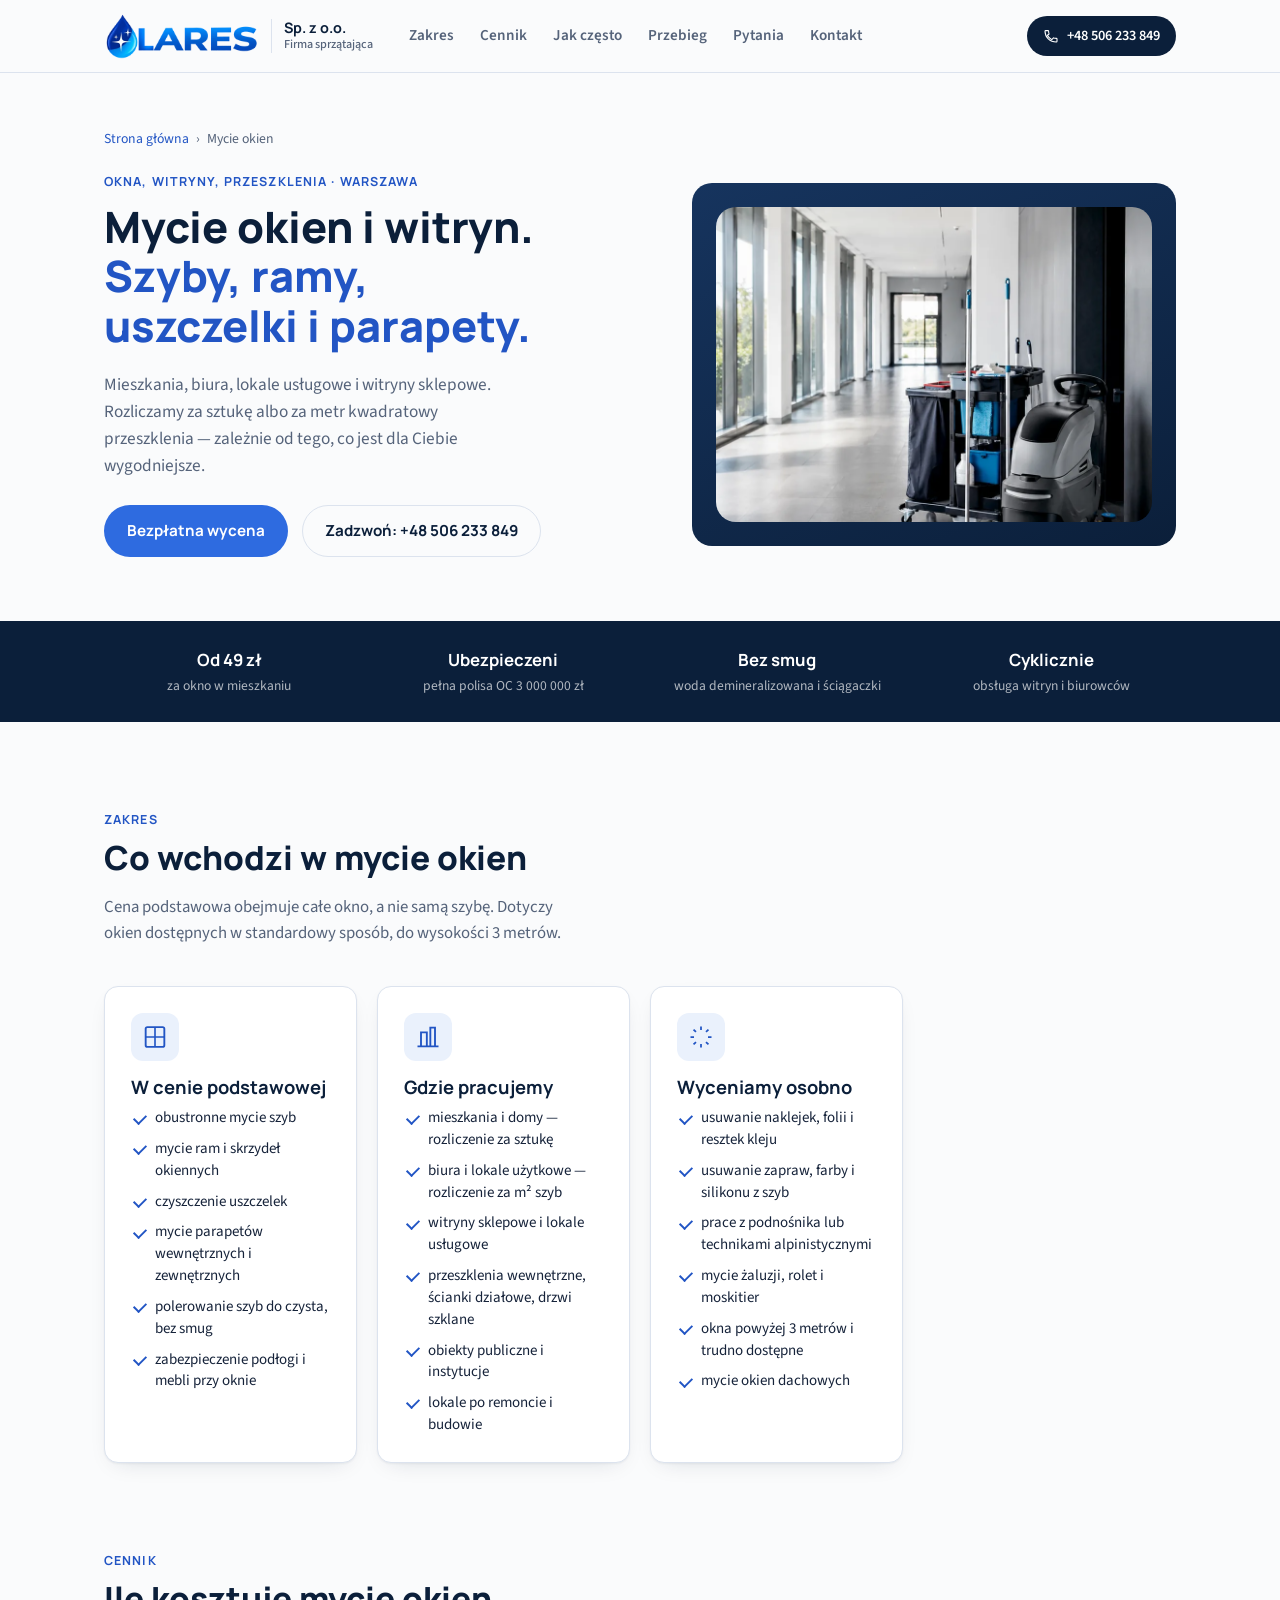
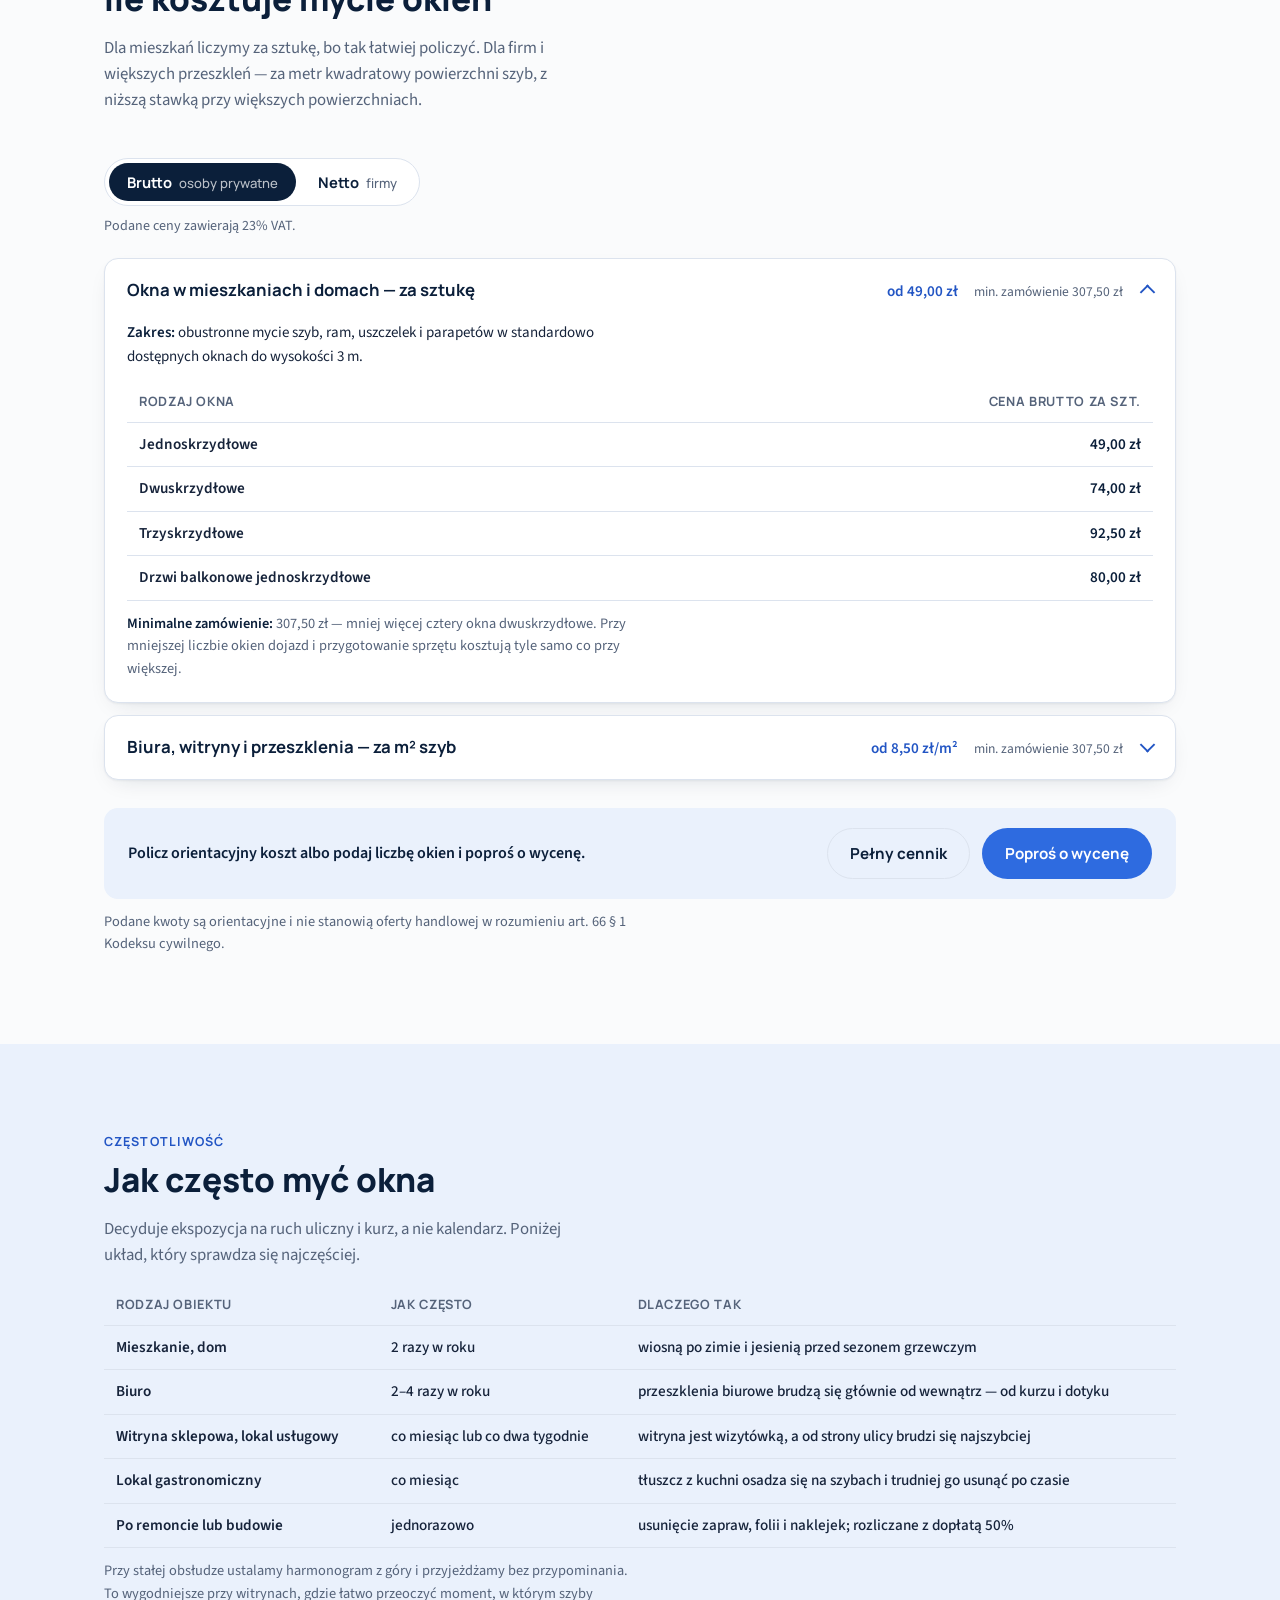
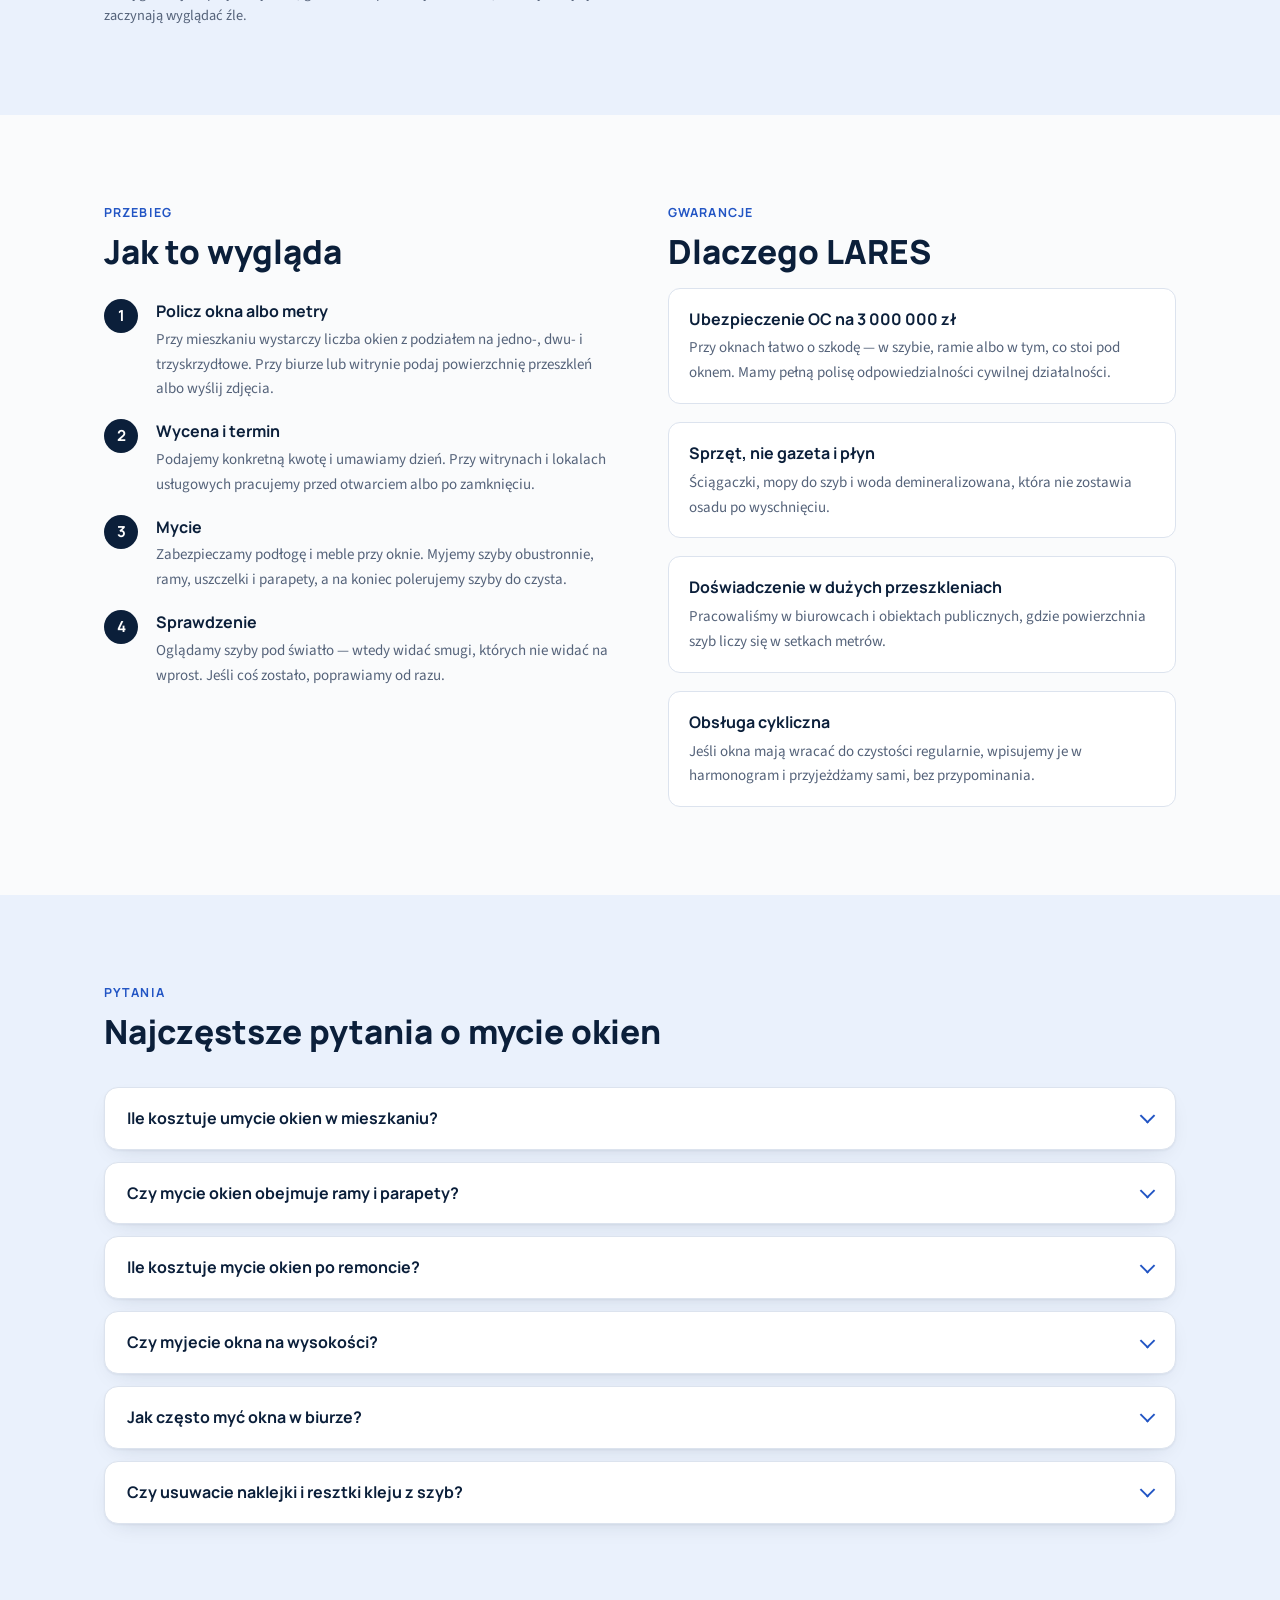
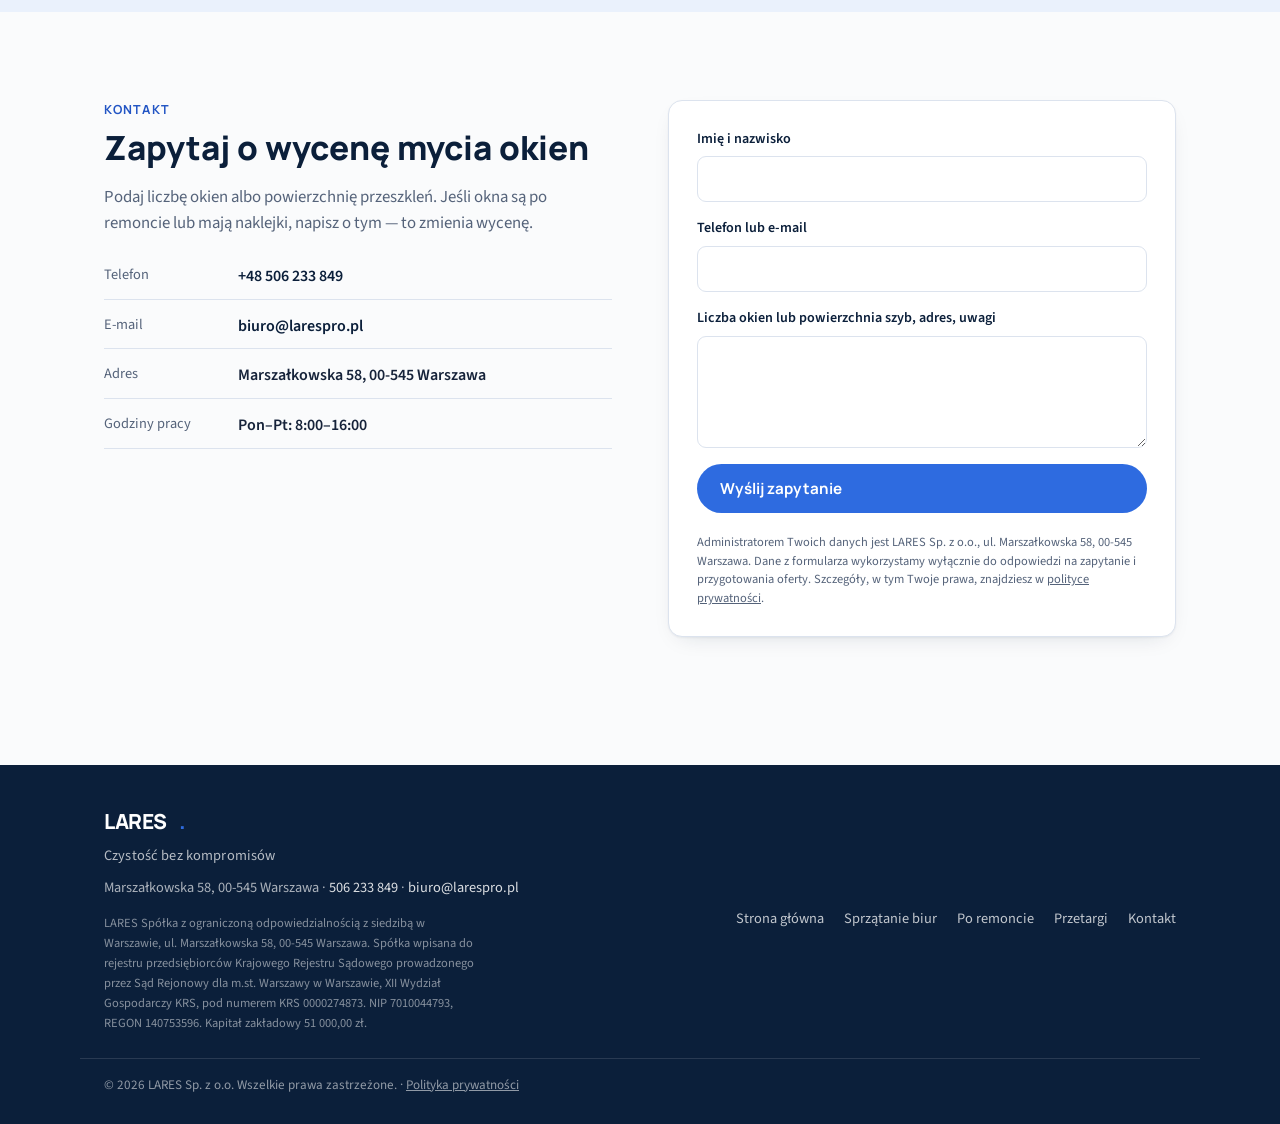
==== mycie-okien.html @ 3afbf0da "Podstrony: przetargi i mycie okien + pranie tapicerki w cenniku - obiekty-publiczne-przetargi.html: " ====
<!DOCTYPE html>
<html lang="pl">
<head>
<meta charset="UTF-8">
<meta name="viewport" content="width=device-width, initial-scale=1.0">
<title>Mycie okien i witryn Warszawa — cennik za m² i za sztukę | LARES Sp. z o.o.</title>
<meta name="description" content="Mycie okien, witryn i przeszkleń w Warszawie. Cennik za m² dla firm i za sztukę dla mieszkań. Okna po remoncie, witryny sklepowe, przeszklenia biurowe. Ubezpieczenie OC 3 000 000 zł.">
<link rel="canonical" href="https://larespro.pl/mycie-okien.html">
<link rel="icon" href="images/favicon.png" type="image/png">
<link rel="apple-touch-icon" href="images/apple-touch-icon.png">
<meta property="og:type" content="website">
<meta property="og:title" content="Mycie okien i witryn — Warszawa | LARES Sp. z o.o.">
<meta property="og:description" content="Mycie okien, witryn i przeszkleń w Warszawie. Cennik za m² i za sztukę, okna po remoncie, obsługa cykliczna.">
<meta property="og:url" content="https://larespro.pl/mycie-okien.html">
<meta property="og:locale" content="pl_PL">
<link rel="stylesheet" href="fonts.css">
<link rel="stylesheet" href="style.css">
<script type="application/ld+json">
{
  "@context": "https://schema.org",
  "@graph": [
    {
      "@type": "BreadcrumbList",
      "itemListElement": [
        { "@type": "ListItem", "position": 1, "name": "Strona główna", "item": "https://larespro.pl/" },
        { "@type": "ListItem", "position": 2, "name": "Mycie okien", "item": "https://larespro.pl/mycie-okien.html" }
      ]
    },
    {
      "@type": "Service",
      "name": "Mycie okien, witryn i przeszkleń",
      "serviceType": "Mycie okien i powierzchni szklanych",
      "description": "Obustronne mycie okien, witryn i przeszkleń w mieszkaniach, biurach i lokalach użytkowych w Warszawie i województwie mazowieckim.",
      "provider": {
        "@type": "LocalBusiness",
        "name": "LARES Sp. z o.o.",
        "legalName": "LARES Spółka z ograniczoną odpowiedzialnością",
        "telephone": "+48506233849",
        "email": "biuro@larespro.pl",
        "vatID": "PL7010044793",
        "url": "https://larespro.pl/",
        "address": {
          "@type": "PostalAddress",
          "streetAddress": "ul. Marszałkowska 58",
          "postalCode": "00-545",
          "addressLocality": "Warszawa",
          "addressCountry": "PL"
        }
      },
      "areaServed": { "@type": "AdministrativeArea", "name": "Warszawa i województwo mazowieckie" }
    },
    {
      "@type": "FAQPage",
      "mainEntity": [
        {
          "@type": "Question",
          "name": "Ile kosztuje umycie okien w mieszkaniu?",
          "acceptedAnswer": { "@type": "Answer", "text": "Okno jednoskrzydłowe to 49 zł brutto, dwuskrzydłowe 74 zł brutto, trzyskrzydłowe 92,50 zł brutto, a drzwi balkonowe jednoskrzydłowe 80 zł brutto. Minimalne zamówienie wynosi 307,50 zł brutto, czyli mniej więcej cztery okna dwuskrzydłowe." }
        },
        {
          "@type": "Question",
          "name": "Czy mycie okien obejmuje ramy i parapety?",
          "acceptedAnswer": { "@type": "Answer", "text": "Tak. W cenie jest obustronne mycie szyb oraz mycie ram, uszczelek i parapetów. Dotyczy to okien dostępnych w standardowy sposób, do wysokości 3 metrów." }
        },
        {
          "@type": "Question",
          "name": "Ile kosztuje mycie okien po remoncie?",
          "acceptedAnswer": { "@type": "Answer", "text": "Mycie okien po budowie i remoncie, gdy na szybach są typowe ślady prac budowlanych, rozliczamy z dopłatą 50% do ceny podstawowej. Zaprawy, folie ochronne i naklejki wymagają usuwania ręcznego, co zajmuje znacznie więcej czasu." }
        },
        {
          "@type": "Question",
          "name": "Czy myjecie okna na wysokości?",
          "acceptedAnswer": { "@type": "Answer", "text": "Standardowa cena dotyczy okien dostępnych do wysokości 3 metrów. Prace z podnośnika oraz techniki alpinistyczne wyceniamy indywidualnie, po ustaleniu dostępu, wysokości i wymaganych zabezpieczeń." }
        },
        {
          "@type": "Question",
          "name": "Jak często myć okna w biurze?",
          "acceptedAnswer": { "@type": "Answer", "text": "W typowym biurze dwa do czterech razy w roku. Przy witrynach od strony ruchliwej ulicy oraz w lokalach usługowych częściej, nawet co miesiąc. Mycie okien można włączyć do umowy na stałe sprzątanie jako pracę okresową." }
        },
        {
          "@type": "Question",
          "name": "Czy usuwacie naklejki i resztki kleju z szyb?",
          "acceptedAnswer": { "@type": "Answer", "text": "Tak, ale wyceniamy to osobno. Usuwanie naklejek, folii, resztek kleju, silikonu czy farby wymaga pracy ręcznej i specjalistycznych środków, więc czas pracy jest trudny do oszacowania bez obejrzenia szyb." }
        }
      ]
    }
  ]
}
</script>
</head>
<body>

<a class="skip-link" href="#glowna-tresc">Przejdź do treści</a>

<!-- ============================== NAGŁÓWEK ============================== -->
<header class="site-header">
  <div class="wrap header-row">
    <a href="./" class="logo" aria-label="LARES Sp. z o.o. — firma sprzątająca, strona główna"><img src="images/logo.webp" alt="" width="444" height="132" style="height:46px;width:auto;display:block;"><span class="logo-text" aria-hidden="true"><strong>Sp. z o.o.</strong><span>Firma sprzątająca</span></span></a>
    <nav class="main-nav" id="main-nav" aria-label="Nawigacja główna">
      <a href="#zakres">Zakres</a>
      <a href="#ceny">Cennik</a>
      <a href="#kiedy">Jak często</a>
      <a href="#przebieg">Przebieg</a>
      <a href="#pytania">Pytania</a>
      <a href="#kontakt">Kontakt</a>
    </nav>
    <a class="phone-pill" href="tel:+48506233849" aria-label="Zadzwoń: +48 506 233 849">
      <svg width="16" height="16" viewBox="0 0 24 24" fill="none" aria-hidden="true"><path d="M6.6 10.8c1.4 2.8 3.8 5.1 6.6 6.6l2.2-2.2c.3-.3.7-.4 1-.2 1.1.4 2.3.6 3.6.6.6 0 1 .4 1 1V20c0 .6-.4 1-1 1C10.3 21 3 13.7 3 4.9c0-.6.4-1 1-1h3.4c.6 0 1 .4 1 1 0 1.3.2 2.5.6 3.6.1.4 0 .8-.2 1L6.6 10.8z" stroke="currentColor" stroke-width="1.6"/></svg>
      <span class="phone-pill-num">+48 506 233 849</span><span class="phone-pill-short">Zadzwoń</span>
    </a>
    <button type="button" class="nav-toggle" aria-expanded="false" aria-controls="main-nav" aria-label="Otwórz menu">
      <span></span><span></span><span></span>
    </button>
  </div>
</header>

<main id="glowna-tresc">

  <!-- ============================== HERO ============================== -->
  <section class="hero">
    <div class="wrap">
      <nav class="breadcrumb" aria-label="Ścieżka nawigacji">
        <a href="./">Strona główna</a> <span aria-hidden="true">›</span> <span>Mycie okien</span>
      </nav>
    </div>
    <div class="wrap hero-grid">
      <div class="hero-copy">
        <p class="eyebrow">Okna, witryny, przeszklenia · Warszawa</p>
        <h1>Mycie okien i&nbsp;witryn. <span class="h1-accent">Szyby, ramy, uszczelki i&nbsp;parapety.</span></h1>
        <p class="hero-lead">Mieszkania, biura, lokale usługowe i witryny sklepowe. Rozliczamy za sztukę albo za metr kwadratowy przeszklenia — zależnie od tego, co jest dla Ciebie wygodniejsze.</p>
        <div class="hero-actions">
          <a href="#kontakt" class="btn btn-primary">Bezpłatna wycena</a>
          <a href="tel:+48506233849" class="btn btn-ghost">Zadzwoń: +48 506 233 849</a>
        </div>
      </div>
      <div class="hero-media">
        <img src="images/lares-sprzet.webp" alt="Sprzęt LARES przygotowany do mycia przeszkleń" width="900" height="1272" fetchpriority="high" style="width:100%;height:100%;object-fit:cover;object-position:center 60%;border-radius:20px;">
      </div>
    </div>

    <div class="trust-bar">
      <div class="wrap trust-row">
        <div class="trust-item"><strong>Od 49 zł</strong><span>za okno w mieszkaniu</span></div>
        <div class="trust-item"><strong>Ubezpieczeni</strong><span>pełna polisa OC 3 000 000 zł</span></div>
        <div class="trust-item"><strong>Bez smug</strong><span>woda demineralizowana i ściągaczki</span></div>
        <div class="trust-item"><strong>Cyklicznie</strong><span>obsługa witryn i biurowców</span></div>
      </div>
    </div>
  </section>

  <!-- ============================== ZAKRES ============================== -->
  <section id="zakres" class="section">
    <div class="wrap">
      <p class="section-eyebrow">Zakres</p>
      <h2>Co wchodzi w mycie okien</h2>
      <p class="section-lead">Cena podstawowa obejmuje całe okno, a nie samą szybę. Dotyczy okien dostępnych w standardowy sposób, do wysokości 3 metrów.</p>

      <div class="offer-grid">

        <article class="offer-card">
          <div class="offer-icon" aria-hidden="true">
            <svg width="28" height="28" viewBox="0 0 24 24" fill="none"><rect x="4" y="3.5" width="16" height="17" rx="1.5" stroke="currentColor" stroke-width="1.6"/><path d="M12 3.5v17M4 12h16" stroke="currentColor" stroke-width="1.4"/></svg>
          </div>
          <h3>W cenie podstawowej</h3>
          <ul class="check-list">
            <li>obustronne mycie szyb</li>
            <li>mycie ram i skrzydeł okiennych</li>
            <li>czyszczenie uszczelek</li>
            <li>mycie parapetów wewnętrznych i zewnętrznych</li>
            <li>polerowanie szyb do czysta, bez smug</li>
            <li>zabezpieczenie podłogi i mebli przy oknie</li>
          </ul>
        </article>

        <article class="offer-card">
          <div class="offer-icon" aria-hidden="true">
            <svg width="28" height="28" viewBox="0 0 24 24" fill="none"><path d="M3 20h18M6 20V8h5v12M14 20V4h4v16" stroke="currentColor" stroke-width="1.6"/></svg>
          </div>
          <h3>Gdzie pracujemy</h3>
          <ul class="check-list">
            <li>mieszkania i domy — rozliczenie za sztukę</li>
            <li>biura i lokale użytkowe — rozliczenie za m² szyb</li>
            <li>witryny sklepowe i lokale usługowe</li>
            <li>przeszklenia wewnętrzne, ścianki działowe, drzwi szklane</li>
            <li>obiekty publiczne i instytucje</li>
            <li>lokale po remoncie i budowie</li>
          </ul>
        </article>

        <article class="offer-card">
          <div class="offer-icon" aria-hidden="true">
            <svg width="28" height="28" viewBox="0 0 24 24" fill="none"><path d="M12 3v3m0 12v3M3 12h3m12 0h3M5.6 5.6l2.1 2.1m8.6 8.6l2.1 2.1M18.4 5.6l-2.1 2.1M7.7 16.3l-2.1 2.1" stroke="currentColor" stroke-width="1.5"/></svg>
          </div>
          <h3>Wyceniamy osobno</h3>
          <ul class="check-list">
            <li>usuwanie naklejek, folii i resztek kleju</li>
            <li>usuwanie zapraw, farby i silikonu z szyb</li>
            <li>prace z podnośnika lub technikami alpinistycznymi</li>
            <li>mycie żaluzji, rolet i moskitier</li>
            <li>okna powyżej 3 metrów i trudno dostępne</li>
            <li>mycie okien dachowych</li>
          </ul>
        </article>

      </div>
    </div>
  </section>

  <!-- ============================== CENY ============================== -->
  <section id="ceny" class="section section-cennik">
    <div class="wrap">
      <p class="section-eyebrow">Cennik</p>
      <h2>Ile kosztuje mycie okien</h2>
      <p class="section-lead">Dla mieszkań liczymy za sztukę, bo tak łatwiej policzyć. Dla firm i większych przeszkleń — za metr kwadratowy powierzchni szyb, z niższą stawką przy większych powierzchniach.</p>

      <div class="vat-switch" role="group" aria-label="Pokaż ceny brutto lub netto">
        <button type="button" class="vat-btn is-active" data-vat="brutto" aria-pressed="true">Brutto <span>osoby prywatne</span></button>
        <button type="button" class="vat-btn" data-vat="netto" aria-pressed="false">Netto <span>firmy</span></button>
      </div>
      <p class="vat-info" id="vat-info">Podane ceny zawierają 23% VAT.</p>

      <div class="price-list">

        <details class="price-item" open>
          <summary>
            <span class="price-item-title">Okna w mieszkaniach i domach — za sztukę</span>
            <span class="price-item-meta"><span class="price-item-from">od <span class="js-price" data-netto="40,00 zł" data-brutto="49,00 zł">49,00 zł</span></span><span class="price-item-min">min. zamówienie <span class="js-price" data-netto="250 zł" data-brutto="307,50 zł">307,50 zł</span></span></span>
          </summary>
          <div class="price-item-body">
            <p class="price-scope"><strong>Zakres:</strong> obustronne mycie szyb, ram, uszczelek i parapetów w standardowo dostępnych oknach do wysokości 3 m.</p>
            <div class="price-table-wrap">
              <table class="price-table">
                <caption class="visually-hidden">Mycie okien w mieszkaniach — cena za sztukę</caption>
                <thead><tr><th scope="col">Rodzaj okna</th><th scope="col">Cena <span class="js-vat-word">brutto</span> za szt.</th></tr></thead>
                <tbody>
                  <tr><th scope="row">Jednoskrzydłowe</th><td><span class="js-price" data-netto="40,00 zł" data-brutto="49,00 zł">49,00 zł</span></td></tr>
                  <tr><th scope="row">Dwuskrzydłowe</th><td><span class="js-price" data-netto="60,00 zł" data-brutto="74,00 zł">74,00 zł</span></td></tr>
                  <tr><th scope="row">Trzyskrzydłowe</th><td><span class="js-price" data-netto="75,00 zł" data-brutto="92,50 zł">92,50 zł</span></td></tr>
                  <tr><th scope="row">Drzwi balkonowe jednoskrzydłowe</th><td><span class="js-price" data-netto="65,00 zł" data-brutto="80,00 zł">80,00 zł</span></td></tr>
                </tbody>
              </table>
            </div>
            <p class="price-note"><strong>Minimalne zamówienie:</strong> <span class="js-price" data-netto="250 zł" data-brutto="307,50 zł">307,50 zł</span> — mniej więcej cztery okna dwuskrzydłowe. Przy mniejszej liczbie okien dojazd i przygotowanie sprzętu kosztują tyle samo co przy większej.</p>
          </div>
        </details>

        <details class="price-item">
          <summary>
            <span class="price-item-title">Biura, witryny i przeszklenia — za m² szyb</span>
            <span class="price-item-meta"><span class="price-item-from">od <span class="js-price" data-netto="7,00 zł/m²" data-brutto="8,50 zł/m²">8,50 zł/m²</span></span><span class="price-item-min">min. zamówienie <span class="js-price" data-netto="250 zł" data-brutto="307,50 zł">307,50 zł</span></span></span>
          </summary>
          <div class="price-item-body">
            <p class="price-scope"><strong>Zakres:</strong> obustronne mycie szyb, ram, uszczelek i parapetów. Powierzchnię liczymy jako sumę powierzchni przeszkleń, licząc każdą stronę raz.</p>
            <div class="price-table-wrap">
              <table class="price-table">
                <caption class="visually-hidden">Mycie okien i przeszkleń — cena za metr kwadratowy</caption>
                <thead><tr><th scope="col">Powierzchnia szyb</th><th scope="col">Cena <span class="js-vat-word">brutto</span> za m²</th></tr></thead>
                <tbody>
                  <tr><th scope="row">Do 20 m²</th><td><span class="js-price" data-netto="15,00 zł" data-brutto="18,50 zł">18,50 zł</span></td></tr>
                  <tr><th scope="row">21–50 m²</th><td><span class="js-price" data-netto="12,00 zł" data-brutto="15,00 zł">15,00 zł</span></td></tr>
                  <tr><th scope="row">51–150 m²</th><td><span class="js-price" data-netto="10,00 zł" data-brutto="12,50 zł">12,50 zł</span></td></tr>
                  <tr><th scope="row">151–500 m²</th><td><span class="js-price" data-netto="8,50 zł" data-brutto="10,50 zł">10,50 zł</span></td></tr>
                  <tr><th scope="row">Powyżej 500 m²</th><td><span class="js-price" data-netto="7,00 zł" data-brutto="8,50 zł">8,50 zł</span></td></tr>
                </tbody>
              </table>
            </div>
            <p class="price-note"><strong>Mycie okien po budowie i remoncie</strong> (typowe ślady prac budowlanych): dopłata 50%. Prace z podnośnika lub technikami alpinistycznymi wyceniamy osobno.</p>
            <p class="price-note">Mycie okien możemy włączyć do umowy na <a href="sprzatanie-biur.html">stałe sprzątanie biura</a> jako pracę okresową — wtedy wraca w ustalonym cyklu i nie trzeba o nim pamiętać.</p>
          </div>
        </details>

      </div>

      <div class="price-cta">
        <p>Policz orientacyjny koszt albo podaj liczbę okien i poproś o wycenę.</p>
        <span class="price-cta-actions">
          <a href="./#cennik" class="btn btn-ghost">Pełny cennik</a>
          <a href="#kontakt" class="btn btn-primary">Poproś o wycenę</a>
        </span>
      </div>
      <p class="price-note">Podane kwoty są orientacyjne i nie stanowią oferty handlowej w rozumieniu art. 66 § 1 Kodeksu cywilnego.</p>
    </div>
  </section>

  <!-- ============================== KIEDY ============================== -->
  <section id="kiedy" class="section section-tint">
    <div class="wrap">
      <p class="section-eyebrow">Częstotliwość</p>
      <h2>Jak często myć okna</h2>
      <p class="section-lead">Decyduje ekspozycja na ruch uliczny i kurz, a nie kalendarz. Poniżej układ, który sprawdza się najczęściej.</p>

      <div class="price-table-wrap">
        <table class="price-table price-table-text">
          <caption class="visually-hidden">Zalecana częstotliwość mycia okien</caption>
          <thead><tr><th scope="col">Rodzaj obiektu</th><th scope="col">Jak często</th><th scope="col">Dlaczego tak</th></tr></thead>
          <tbody>
            <tr><th scope="row">Mieszkanie, dom</th><td class="td-text">2 razy w roku</td><td class="td-text">wiosną po zimie i jesienią przed sezonem grzewczym</td></tr>
            <tr><th scope="row">Biuro</th><td class="td-text">2–4 razy w roku</td><td class="td-text">przeszklenia biurowe brudzą się głównie od wewnątrz — od kurzu i dotyku</td></tr>
            <tr><th scope="row">Witryna sklepowa, lokal usługowy</th><td class="td-text">co miesiąc lub co dwa tygodnie</td><td class="td-text">witryna jest wizytówką, a od strony ulicy brudzi się najszybciej</td></tr>
            <tr><th scope="row">Lokal gastronomiczny</th><td class="td-text">co miesiąc</td><td class="td-text">tłuszcz z kuchni osadza się na szybach i trudniej go usunąć po czasie</td></tr>
            <tr><th scope="row">Po remoncie lub budowie</th><td class="td-text">jednorazowo</td><td class="td-text">usunięcie zapraw, folii i naklejek; rozliczane z dopłatą 50%</td></tr>
          </tbody>
        </table>
      </div>

      <p class="price-note">Przy stałej obsłudze ustalamy harmonogram z góry i przyjeżdżamy bez przypominania. To wygodniejsze przy witrynach, gdzie łatwo przeoczyć moment, w którym szyby zaczynają wyglądać źle.</p>
    </div>
  </section>

  <!-- ============================== PRZEBIEG ============================== -->
  <section id="przebieg" class="section">
    <div class="wrap gwarancje-grid">
      <div>
        <p class="section-eyebrow">Przebieg</p>
        <h2>Jak to wygląda</h2>
        <ol class="step-list">
          <li><strong>Policz okna albo metry</strong><span>Przy mieszkaniu wystarczy liczba okien z podziałem na jedno-, dwu- i trzyskrzydłowe. Przy biurze lub witrynie podaj powierzchnię przeszkleń albo wyślij zdjęcia.</span></li>
          <li><strong>Wycena i termin</strong><span>Podajemy konkretną kwotę i umawiamy dzień. Przy witrynach i lokalach usługowych pracujemy przed otwarciem albo po zamknięciu.</span></li>
          <li><strong>Mycie</strong><span>Zabezpieczamy podłogę i meble przy oknie. Myjemy szyby obustronnie, ramy, uszczelki i parapety, a na koniec polerujemy szyby do czysta.</span></li>
          <li><strong>Sprawdzenie</strong><span>Oglądamy szyby pod światło — wtedy widać smugi, których nie widać na wprost. Jeśli coś zostało, poprawiamy od razu.</span></li>
        </ol>
      </div>
      <div>
        <p class="section-eyebrow">Gwarancje</p>
        <h2>Dlaczego LARES</h2>
        <ul class="guarantee-list">
          <li><strong>Ubezpieczenie OC na 3 000 000 zł</strong><span>Przy oknach łatwo o szkodę — w szybie, ramie albo w tym, co stoi pod oknem. Mamy pełną polisę odpowiedzialności cywilnej działalności.</span></li>
          <li><strong>Sprzęt, nie gazeta i płyn</strong><span>Ściągaczki, mopy do szyb i woda demineralizowana, która nie zostawia osadu po wyschnięciu.</span></li>
          <li><strong>Doświadczenie w dużych przeszkleniach</strong><span>Pracowaliśmy w biurowcach i obiektach publicznych, gdzie powierzchnia szyb liczy się w setkach metrów.</span></li>
          <li><strong>Obsługa cykliczna</strong><span>Jeśli okna mają wracać do czystości regularnie, wpisujemy je w harmonogram i przyjeżdżamy sami, bez przypominania.</span></li>
        </ul>
      </div>
    </div>
  </section>

  <!-- ============================== PYTANIA ============================== -->
  <section id="pytania" class="section section-tint">
    <div class="wrap">
      <p class="section-eyebrow">Pytania</p>
      <h2>Najczęstsze pytania o mycie okien</h2>

      <div class="price-list faq-list">

        <details class="price-item">
          <summary><span class="price-item-title">Ile kosztuje umycie okien w mieszkaniu?</span></summary>
          <div class="price-item-body">
            <p class="price-scope">Okno jednoskrzydłowe to 49 zł brutto, dwuskrzydłowe 74 zł brutto, trzyskrzydłowe 92,50 zł brutto, a drzwi balkonowe jednoskrzydłowe 80 zł brutto. Minimalne zamówienie wynosi 307,50 zł brutto, czyli mniej więcej cztery okna dwuskrzydłowe.</p>
          </div>
        </details>

        <details class="price-item">
          <summary><span class="price-item-title">Czy mycie okien obejmuje ramy i parapety?</span></summary>
          <div class="price-item-body">
            <p class="price-scope">Tak. W cenie jest obustronne mycie szyb oraz mycie ram, uszczelek i parapetów. Dotyczy to okien dostępnych w standardowy sposób, do wysokości 3 metrów.</p>
          </div>
        </details>

        <details class="price-item">
          <summary><span class="price-item-title">Ile kosztuje mycie okien po remoncie?</span></summary>
          <div class="price-item-body">
            <p class="price-scope">Mycie okien po budowie i remoncie, gdy na szybach są typowe ślady prac budowlanych, rozliczamy z dopłatą 50% do ceny podstawowej. Zaprawy, folie ochronne i naklejki wymagają usuwania ręcznego, co zajmuje znacznie więcej czasu. Zobacz też <a href="sprzatanie-po-remoncie.html">sprzątanie po remoncie i budowie</a>.</p>
          </div>
        </details>

        <details class="price-item">
          <summary><span class="price-item-title">Czy myjecie okna na wysokości?</span></summary>
          <div class="price-item-body">
            <p class="price-scope">Standardowa cena dotyczy okien dostępnych do wysokości 3 metrów. Prace z podnośnika oraz techniki alpinistyczne wyceniamy indywidualnie, po ustaleniu dostępu, wysokości i wymaganych zabezpieczeń.</p>
          </div>
        </details>

        <details class="price-item">
          <summary><span class="price-item-title">Jak często myć okna w biurze?</span></summary>
          <div class="price-item-body">
            <p class="price-scope">W typowym biurze dwa do czterech razy w roku. Przy witrynach od strony ruchliwej ulicy oraz w lokalach usługowych częściej, nawet co miesiąc. Mycie okien można włączyć do umowy na stałe sprzątanie jako pracę okresową.</p>
          </div>
        </details>

        <details class="price-item">
          <summary><span class="price-item-title">Czy usuwacie naklejki i resztki kleju z szyb?</span></summary>
          <div class="price-item-body">
            <p class="price-scope">Tak, ale wyceniamy to osobno. Usuwanie naklejek, folii, resztek kleju, silikonu czy farby wymaga pracy ręcznej i specjalistycznych środków, więc czas pracy jest trudny do oszacowania bez obejrzenia szyb.</p>
          </div>
        </details>

      </div>
    </div>
  </section>

  <!-- ============================== KONTAKT ============================== -->
  <section id="kontakt" class="section">
    <div class="wrap kontakt-grid">
      <div class="kontakt-info">
        <p class="section-eyebrow">Kontakt</p>
        <h2>Zapytaj o wycenę mycia okien</h2>
        <p class="section-lead">Podaj liczbę okien albo powierzchnię przeszkleń. Jeśli okna są po remoncie lub mają naklejki, napisz o tym — to zmienia wycenę.</p>
        <dl class="nap-list">
          <div><dt>Telefon</dt><dd><a href="tel:+48506233849">+48 506 233 849</a></dd></div>
          <div><dt>E-mail</dt><dd><a href="mailto:biuro@larespro.pl">biuro@larespro.pl</a></dd></div>
          <div><dt>Adres</dt><dd>Marszałkowska 58, 00-545 Warszawa</dd></div>
          <div><dt>Godziny pracy</dt><dd>Pon–Pt: 8:00–16:00</dd></div>
        </dl>
      </div>

      <form class="contact-form" id="contact-form">
        <div class="calc-field">
          <label for="c-name">Imię i nazwisko</label>
          <input type="text" id="c-name" name="name" required>
        </div>
        <div class="calc-field">
          <label for="c-phone">Telefon lub e-mail</label>
          <input type="text" id="c-phone" name="contact" required>
        </div>
        <div class="calc-field">
          <label for="c-message">Liczba okien lub powierzchnia szyb, adres, uwagi</label>
          <textarea id="c-message" name="message" rows="4" required></textarea>
        </div>
        <button type="submit" class="btn btn-primary">Wyślij zapytanie</button>
        <p class="form-rodo">Administratorem Twoich danych jest LARES Sp. z o.o., ul. Marszałkowska 58, 00-545 Warszawa. Dane z formularza wykorzystamy wyłącznie do odpowiedzi na zapytanie i przygotowania oferty. Szczegóły, w tym Twoje prawa, znajdziesz w <a href="polityka-prywatnosci.html">polityce prywatności</a>.</p>
      </form>
    </div>
  </section>

</main>

<!-- ============================== STOPKA ============================== -->
<footer class="site-footer">
  <div class="wrap footer-grid">
    <div>
      <p class="logo logo-footer">LARES<span class="logo-dot">.</span></p>
      <p class="footer-claim">Czystość bez kompromisów</p>
      <p class="footer-nap">Marszałkowska 58, 00-545 Warszawa · <a href="tel:+48506233849">506 233 849</a> · <a href="mailto:biuro@larespro.pl">biuro@larespro.pl</a></p>
      <p class="footer-legal">LARES Spółka z ograniczoną odpowiedzialnością z siedzibą w Warszawie, ul. Marszałkowska 58, 00-545 Warszawa. Spółka wpisana do rejestru przedsiębiorców Krajowego Rejestru Sądowego prowadzonego przez Sąd Rejonowy dla m.st. Warszawy w Warszawie, XII Wydział Gospodarczy KRS, pod numerem KRS 0000274873. NIP 7010044793, REGON 140753596. Kapitał zakładowy 51 000,00 zł.</p>
    </div>
    <nav class="footer-nav" aria-label="Nawigacja w stopce">
      <a href="./">Strona główna</a>
      <a href="sprzatanie-biur.html">Sprzątanie biur</a>
      <a href="sprzatanie-po-remoncie.html">Po remoncie</a>
      <a href="obiekty-publiczne-przetargi.html">Przetargi</a>
      <a href="#kontakt">Kontakt</a>
    </nav>
  </div>
  <div class="wrap footer-bottom">
    <p>© <span id="rok"></span> LARES Sp. z o.o. Wszelkie prawa zastrzeżone. · <a href="polityka-prywatnosci.html">Polityka prywatności</a></p>
  </div>
</footer>

<script src="script.js" defer></script>
</body>
</html>
---- fonts.css ----
/* Czcionki serwowane z własnego serwera (bez łączenia z Google Fonts). Źródło: Fontsource, licencja SIL OFL 1.1 — pliki w fonts/. */
@font-face{font-family:'Manrope';font-style:normal;font-display:swap;font-weight:500;src:url(fonts/manrope-latin-ext-500-normal.woff2) format('woff2');unicode-range:U+0100-02BA,U+02BD-02C5,U+02C7-02CC,U+02CE-02D7,U+02DD-02FF,U+0304,U+0308,U+0329,U+1D00-1DBF,U+1E00-1E9F,U+1EF2-1EFF,U+2020,U+20A0-20AB,U+20AD-20C0,U+2113,U+2C60-2C7F,U+A720-A7FF;}
@font-face{font-family:'Manrope';font-style:normal;font-display:swap;font-weight:500;src:url(fonts/manrope-latin-500-normal.woff2) format('woff2');unicode-range:U+0000-00FF,U+0131,U+0152-0153,U+02BB-02BC,U+02C6,U+02DA,U+02DC,U+0304,U+0308,U+0329,U+2000-206F,U+20AC,U+2122,U+2191,U+2193,U+2212,U+2215,U+FEFF,U+FFFD;}
@font-face{font-family:'Manrope';font-style:normal;font-display:swap;font-weight:700;src:url(fonts/manrope-latin-ext-700-normal.woff2) format('woff2');unicode-range:U+0100-02BA,U+02BD-02C5,U+02C7-02CC,U+02CE-02D7,U+02DD-02FF,U+0304,U+0308,U+0329,U+1D00-1DBF,U+1E00-1E9F,U+1EF2-1EFF,U+2020,U+20A0-20AB,U+20AD-20C0,U+2113,U+2C60-2C7F,U+A720-A7FF;}
@font-face{font-family:'Manrope';font-style:normal;font-display:swap;font-weight:700;src:url(fonts/manrope-latin-700-normal.woff2) format('woff2');unicode-range:U+0000-00FF,U+0131,U+0152-0153,U+02BB-02BC,U+02C6,U+02DA,U+02DC,U+0304,U+0308,U+0329,U+2000-206F,U+20AC,U+2122,U+2191,U+2193,U+2212,U+2215,U+FEFF,U+FFFD;}
@font-face{font-family:'Manrope';font-style:normal;font-display:swap;font-weight:800;src:url(fonts/manrope-latin-ext-800-normal.woff2) format('woff2');unicode-range:U+0100-02BA,U+02BD-02C5,U+02C7-02CC,U+02CE-02D7,U+02DD-02FF,U+0304,U+0308,U+0329,U+1D00-1DBF,U+1E00-1E9F,U+1EF2-1EFF,U+2020,U+20A0-20AB,U+20AD-20C0,U+2113,U+2C60-2C7F,U+A720-A7FF;}
@font-face{font-family:'Manrope';font-style:normal;font-display:swap;font-weight:800;src:url(fonts/manrope-latin-800-normal.woff2) format('woff2');unicode-range:U+0000-00FF,U+0131,U+0152-0153,U+02BB-02BC,U+02C6,U+02DA,U+02DC,U+0304,U+0308,U+0329,U+2000-206F,U+20AC,U+2122,U+2191,U+2193,U+2212,U+2215,U+FEFF,U+FFFD;}
@font-face{font-family:'Source Sans 3';font-style:normal;font-display:swap;font-weight:400;src:url(fonts/source-sans-3-latin-ext-400-normal.woff2) format('woff2');unicode-range:U+0100-02BA,U+02BD-02C5,U+02C7-02CC,U+02CE-02D7,U+02DD-02FF,U+0304,U+0308,U+0329,U+1D00-1DBF,U+1E00-1E9F,U+1EF2-1EFF,U+2020,U+20A0-20AB,U+20AD-20C4,U+2113,U+2C60-2C7F,U+A720-A7FF;}
@font-face{font-family:'Source Sans 3';font-style:normal;font-display:swap;font-weight:400;src:url(fonts/source-sans-3-latin-400-normal.woff2) format('woff2');unicode-range:U+0000-00FF,U+0131,U+0152-0153,U+02BB-02BC,U+02C6,U+02DA,U+02DC,U+0304,U+0308,U+0329,U+2000-206F,U+20AC,U+2122,U+2191,U+2193,U+2212,U+2215,U+FEFF,U+FFFD;}
@font-face{font-family:'Source Sans 3';font-style:normal;font-display:swap;font-weight:500;src:url(fonts/source-sans-3-latin-ext-500-normal.woff2) format('woff2');unicode-range:U+0100-02BA,U+02BD-02C5,U+02C7-02CC,U+02CE-02D7,U+02DD-02FF,U+0304,U+0308,U+0329,U+1D00-1DBF,U+1E00-1E9F,U+1EF2-1EFF,U+2020,U+20A0-20AB,U+20AD-20C4,U+2113,U+2C60-2C7F,U+A720-A7FF;}
@font-face{font-family:'Source Sans 3';font-style:normal;font-display:swap;font-weight:500;src:url(fonts/source-sans-3-latin-500-normal.woff2) format('woff2');unicode-range:U+0000-00FF,U+0131,U+0152-0153,U+02BB-02BC,U+02C6,U+02DA,U+02DC,U+0304,U+0308,U+0329,U+2000-206F,U+20AC,U+2122,U+2191,U+2193,U+2212,U+2215,U+FEFF,U+FFFD;}
@font-face{font-family:'Source Sans 3';font-style:normal;font-display:swap;font-weight:600;src:url(fonts/source-sans-3-latin-ext-600-normal.woff2) format('woff2');unicode-range:U+0100-02BA,U+02BD-02C5,U+02C7-02CC,U+02CE-02D7,U+02DD-02FF,U+0304,U+0308,U+0329,U+1D00-1DBF,U+1E00-1E9F,U+1EF2-1EFF,U+2020,U+20A0-20AB,U+20AD-20C4,U+2113,U+2C60-2C7F,U+A720-A7FF;}
@font-face{font-family:'Source Sans 3';font-style:normal;font-display:swap;font-weight:600;src:url(fonts/source-sans-3-latin-600-normal.woff2) format('woff2');unicode-range:U+0000-00FF,U+0131,U+0152-0153,U+02BB-02BC,U+02C6,U+02DA,U+02DC,U+0304,U+0308,U+0329,U+2000-206F,U+20AC,U+2122,U+2191,U+2193,U+2212,U+2215,U+FEFF,U+FFFD;}
---- style.css ----
/* =========================================================
   LARES — szkielet strony
   Paleta: granat / błękit / biel (zgodnie z wcześniej przyjętą
   identyfikacją). Zmienne poniżej to jedyne miejsce, w którym
   trzeba przestroić kolorystykę całej strony.
   ========================================================= */

:root{
  --navy-900:#0b1f3a;
  --navy-700:#16345e;
  --blue-500:#2e6be0;
  --blue-600:#2255c4;
  --blue-100:#eaf1fc;
  --paper:#fafbfc;
  --surface:#ffffff;
  --ink:#16233a;
  --ink-muted:#55637a;
  --line:#dce3ee;

  --font-head:'Manrope', system-ui, 'Segoe UI', sans-serif;
  --font-body:'Source Sans 3', system-ui, 'Segoe UI', sans-serif;

  --radius:14px;
  --shadow-card:0 1px 2px rgba(11,31,58,.05), 0 8px 24px -12px rgba(11,31,58,.18);
}

*{box-sizing:border-box;}
html{scroll-behavior:smooth;}
body{
  margin:0;
  background:var(--paper);
  color:var(--ink);
  font-family:var(--font-body);
  font-size:16px;
  line-height:1.55;
  -webkit-font-smoothing:antialiased;
}
img{max-width:100%;display:block;}
a{color:inherit;}
.wrap{
  max-width:1120px;
  margin:0 auto;
  padding:0 24px;
}

h1,h2,h3{
  font-family:var(--font-head);
  color:var(--navy-900);
  line-height:1.15;
  margin:0 0 .5em;
  text-wrap:balance;
}
h1{font-size:clamp(1.85rem,3.6vw,2.7rem); font-weight:800;}
h2{font-size:clamp(1.5rem,2.6vw,2.1rem); font-weight:800;}
h3{font-size:1.15rem; font-weight:700;}
p{margin:0 0 1em;}

.skip-link{
  position:absolute; left:-999px; top:0;
  background:var(--navy-900); color:#fff; padding:10px 16px; z-index:100;
}
.skip-link:focus{left:16px; top:16px;}

/* ---------- przyciski ---------- */
.btn{
  display:inline-flex; align-items:center; gap:8px;
  padding:13px 22px;
  border-radius:999px;
  font-family:var(--font-head);
  font-weight:700;
  font-size:.95rem;
  text-decoration:none;
  border:1.5px solid transparent;
  cursor:pointer;
  transition:transform .15s ease, box-shadow .15s ease, background .15s ease;
}
.btn:hover{transform:translateY(-1px);}
.btn:focus-visible{outline:3px solid var(--blue-500); outline-offset:2px;}
.btn-primary{background:var(--blue-500); color:#fff;}
.btn-primary:hover{background:var(--blue-600); box-shadow:0 10px 20px -8px rgba(46,107,224,.55);}
.btn-ghost{background:transparent; color:var(--navy-900); border-color:var(--line);}
.btn-ghost:hover{border-color:var(--navy-900);}

/* ---------- nagłówek ---------- */
.site-header{
  position:sticky; top:0; z-index:50;
  background:rgba(250,251,252,.9);
  backdrop-filter:saturate(180%) blur(8px);
  border-bottom:1px solid var(--line);
}
.header-row{
  display:flex; align-items:center; gap:24px;
  height:72px;
}
.logo{
  font-family:var(--font-head); font-weight:800; font-size:1.3rem;
  color:var(--navy-900); text-decoration:none; letter-spacing:-.02em;
}
.logo-dot{color:var(--blue-500);}
.main-nav{
  display:flex; gap:26px; margin-left:12px; flex:1;
}
.main-nav a{
  text-decoration:none; color:var(--ink-muted); font-weight:600; font-size:.95rem; white-space:nowrap;
}
.main-nav a:hover{color:var(--navy-900);}
.phone-pill{
  display:inline-flex; align-items:center; gap:8px;
  background:var(--navy-900); color:#fff;
  padding:9px 16px; border-radius:999px;
  text-decoration:none; font-weight:700; font-size:.9rem;
  white-space:nowrap;
}

.logo{flex:none; display:inline-flex; align-items:center; gap:12px;}
.logo-text{display:flex; flex-direction:column; justify-content:center; padding-left:12px; border-left:1px solid var(--line); line-height:1.25;}
.logo-text strong{font-family:var(--font-head); font-weight:700; font-size:.9rem; color:var(--navy-900); letter-spacing:0;}
.logo-text span{font-family:var(--font-body, inherit); font-weight:500; font-size:.76rem; color:var(--ink-muted); letter-spacing:0; white-space:nowrap;}
.h1-accent{color:var(--blue-600);}
section[id]{scroll-margin-top:84px;}
.phone-pill-short{display:none;}
.nav-toggle{
  display:none; width:44px; height:44px; flex:none; padding:0;
  border:1px solid var(--line); border-radius:12px; background:var(--surface); cursor:pointer;
  flex-direction:column; align-items:center; justify-content:center; gap:5px;
}
.nav-toggle span{display:block; width:20px; height:2px; border-radius:2px; background:var(--navy-900); transition:transform .2s, opacity .2s;}
.nav-toggle:focus-visible{outline:3px solid var(--blue-500); outline-offset:2px;}
.nav-open .nav-toggle span:nth-child(1){transform:translateY(7px) rotate(45deg);}
.nav-open .nav-toggle span:nth-child(2){opacity:0;}
.nav-open .nav-toggle span:nth-child(3){transform:translateY(-7px) rotate(-45deg);}

@media (max-width:1180px){
  .header-row{gap:10px;}
  .phone-pill{margin-left:auto;}
  .nav-toggle{display:flex;}
  .main-nav{
    display:none; position:absolute; top:100%; left:0; right:0; margin:0;
    flex-direction:column; gap:0; padding:6px 24px 14px;
    background:var(--paper); border-bottom:1px solid var(--line);
    box-shadow:0 18px 30px -18px rgba(11,31,58,.35);
  }
  .nav-open .main-nav{display:flex;}
  .main-nav a{padding:14px 0; font-size:1.02rem; color:var(--navy-900); border-bottom:1px solid var(--line);}
  .main-nav a:last-child{border-bottom:0;}
}
@media (max-width:560px){
  .logo{gap:9px;}
  .logo img{height:32px !important;}
  .logo-text{padding-left:9px;}
  .logo-text strong{font-size:.8rem;}
  .logo-text span{display:none;}
  /* na telefonie sam okrągły przycisk z ikoną — numer jest w przycisku pod nagłówkiem strony */
  .phone-pill{width:44px; height:44px; padding:0; justify-content:center; flex:none;}
  .phone-pill svg{width:18px; height:18px;}
  .phone-pill-num, .phone-pill-short{display:none;}
}
@media (max-width:344px){
  .logo-text{display:none;}
}
@media (prefers-reduced-motion: reduce){ .nav-toggle span{transition:none;} }

/* ---------- hero ---------- */
.hero{padding-top:56px;}
.hero-grid{
  display:grid; grid-template-columns:1.1fr 1fr; gap:56px; align-items:center;
}
.eyebrow, .section-eyebrow{
  font-family:var(--font-head);
  text-transform:uppercase;
  letter-spacing:.09em;
  font-size:.78rem;
  font-weight:700;
  color:var(--blue-600);
  margin:0 0 .8em;
}
.hero-lead{color:var(--ink-muted); font-size:1.08rem; max-width:46ch;}
.hero-actions{display:flex; gap:14px; flex-wrap:wrap; margin-top:1.6em;}
.hero-media{
  aspect-ratio:4/3;
  background:linear-gradient(155deg, var(--navy-700), var(--navy-900));
  border-radius:20px;
  display:flex; align-items:center; justify-content:center;
  padding:24px;
}
.hero-media-hint{
  color:rgba(255,255,255,.72);
  font-family:var(--font-head); font-weight:600; text-align:center;
  border:1.5px dashed rgba(255,255,255,.35);
  border-radius:14px; padding:28px; font-size:.9rem;
}

.trust-bar{background:var(--navy-900); margin-top:64px;}
.trust-row{
  display:grid; grid-template-columns:repeat(4,1fr); gap:24px;
  padding:26px 24px;
}
.trust-item{color:#fff; text-align:center;}
.trust-item strong{display:block; font-family:var(--font-head); font-size:1.05rem;}
.trust-item span{display:block; color:rgba(255,255,255,.68); font-size:.85rem; margin-top:2px;}
@media (max-width:720px){
  .hero-grid{grid-template-columns:1fr;}
  .trust-row{grid-template-columns:repeat(2,1fr);}
}

/* ---------- sekcje ogólnie ---------- */
.section{padding:88px 0;}
.section-tint{background:var(--blue-100);}
.section-lead{color:var(--ink-muted); max-width:60ch; font-size:1.05rem;}

/* ---------- oferta ---------- */
.offer-grid{
  display:grid; grid-template-columns:repeat(4,1fr); gap:20px; margin-top:40px;
}
.offer-card{
  background:var(--surface);
  border:1px solid var(--line);
  border-radius:var(--radius);
  padding:26px;
  box-shadow:var(--shadow-card);
}
.offer-icon{
  width:48px; height:48px; border-radius:12px;
  background:var(--blue-100); color:var(--blue-600);
  display:flex; align-items:center; justify-content:center;
  margin-bottom:16px;
}
.offer-link{
  color:var(--blue-600); font-weight:700; text-decoration:none; font-size:.92rem;
}
@media (max-width:980px){ .offer-grid{grid-template-columns:1fr 1fr;} }
@media (max-width:620px){ .offer-grid{grid-template-columns:1fr;} }

/* ---------- cennik usług dodatkowych ---------- */
.section-cennik{padding-top:0;}
.visually-hidden{position:absolute; width:1px; height:1px; overflow:hidden; clip:rect(0 0 0 0); white-space:nowrap;}
.price-list{display:grid; grid-template-columns:minmax(0,1fr); gap:12px; margin-top:36px;}
.price-item{
  background:var(--surface); border:1px solid var(--line); border-radius:var(--radius);
  box-shadow:var(--shadow-card);
}
.price-item summary{
  list-style:none; cursor:pointer; padding:18px 52px 18px 22px; position:relative;
  display:flex; justify-content:space-between; align-items:baseline; gap:8px 20px; flex-wrap:wrap;
}
.price-item summary::-webkit-details-marker{display:none;}
.price-item summary::after{
  content:""; position:absolute; right:22px; top:50%; width:9px; height:9px;
  border-right:2px solid var(--blue-600); border-bottom:2px solid var(--blue-600);
  transform:translateY(-70%) rotate(45deg);
}
.price-item[open] summary::after{transform:translateY(-30%) rotate(-135deg);}
.price-item summary:focus-visible{outline:3px solid var(--blue-500); outline-offset:2px; border-radius:var(--radius);}
.price-item-title{font-family:var(--font-head); font-weight:700; color:var(--navy-900); font-size:1.05rem;}
.price-item-from{color:var(--blue-600); font-weight:700; font-size:.95rem; white-space:nowrap;}
.price-item-meta{display:flex; align-items:baseline; gap:6px 16px; flex-wrap:wrap; justify-content:flex-end;}
.price-item-min{color:var(--ink-muted); font-size:.85rem; white-space:nowrap;}
.price-scope{color:var(--ink); font-size:.94rem; margin:0 0 14px; max-width:75ch;}
.price-scope strong{color:var(--navy-900);}
.vat-switch{
  display:inline-flex; margin-top:28px; padding:4px; gap:4px;
  background:var(--surface); border:1px solid var(--line); border-radius:999px;
}
.vat-btn{
  border:0; background:transparent; cursor:pointer; border-radius:999px;
  padding:9px 18px; font-family:var(--font-head); font-weight:700; font-size:.92rem; color:var(--navy-900);
}
.vat-btn span{font-weight:500; color:var(--ink-muted); font-size:.82rem; margin-left:4px;}
.vat-btn.is-active{background:var(--navy-900); color:#fff;}
.vat-btn.is-active span{color:rgba(255,255,255,.72);}
.vat-btn:focus-visible{outline:3px solid var(--blue-500); outline-offset:2px;}
.vat-info{color:var(--ink-muted); font-size:.88rem; margin:10px 0 0;}
.vat-switch + .vat-info + .price-list{margin-top:20px;}
.price-item-body{padding:0 22px 22px;}
.price-table-wrap{overflow-x:auto;}
.price-table{width:100%; border-collapse:collapse; font-size:.95rem;}
.price-table th, .price-table td{padding:10px 12px; border-bottom:1px solid var(--line); text-align:left;}
.price-table thead th{font-family:var(--font-head); font-size:.8rem; text-transform:uppercase; letter-spacing:.05em; color:var(--ink-muted); font-weight:700;}
.price-table tbody th{font-weight:600; color:var(--ink);}
.price-table td, .price-table thead th:not(:first-child){text-align:right; white-space:nowrap; font-variant-numeric:tabular-nums;}
.price-table td{font-weight:700; color:var(--navy-900);}
.price-subhead{font-family:var(--font-head); font-weight:700; color:var(--navy-900); margin:20px 0 6px; font-size:.95rem;}
.price-note{color:var(--ink-muted); font-size:.9rem; margin:12px 0 0; max-width:75ch;}
.price-note strong{color:var(--navy-900);}
.price-extras{margin:12px 0 0; padding-left:20px; color:var(--ink); font-size:.92rem;}
.price-extras li{margin:4px 0;}
.price-cta{
  margin-top:28px; display:flex; justify-content:space-between; align-items:center; gap:16px; flex-wrap:wrap;
  background:var(--blue-100); border-radius:var(--radius); padding:20px 24px;
}
.price-cta p{margin:0; color:var(--navy-900); font-weight:600;}
@media (max-width:560px){
  .price-item summary{padding:16px 46px 16px 16px;}
  .price-item-body{padding:0 16px 18px;}
  .price-item-meta{justify-content:flex-start;}
  .vat-switch{display:flex;}
  .vat-btn{flex:1; padding:9px 10px; font-size:.86rem;}
  .vat-btn span{display:block; margin-left:0; font-size:.74rem;}
  .price-table th, .price-table td{padding:9px 4px;}
  .price-table{font-size:.86rem;}
  .price-table thead th{font-size:.66rem; letter-spacing:0;}
  .price-table thead th:not(:first-child){white-space:normal;}
}

/* ---------- zaufali nam ---------- */
.section-photo{margin:0; border-radius:var(--radius); overflow:hidden; box-shadow:var(--shadow-card);}
.section-photo img{display:block; width:100%; height:auto; object-fit:cover;}
.zaufali-intro{display:grid; grid-template-columns:1.25fr 1fr; gap:40px; align-items:center;}
.zaufali-photo img{aspect-ratio:4/3; object-position:center bottom;}
@media (max-width:820px){ .zaufali-intro{grid-template-columns:1fr;} }
.gwarancje-photo{margin-top:28px;}
.gwarancje-photo img{aspect-ratio:4/3; object-position:center 90%;}

.references-heading{
  font-family:var(--font-head); font-weight:700; font-size:1rem; color:var(--navy-900);
  margin:44px 0 16px;
}
.references-list{
  list-style:none; margin:0 0 8px; padding:0;
  display:grid; grid-template-columns:1fr 1fr; gap:10px 20px;
}
.references-list li{
  background:var(--surface); border:1px solid var(--line); border-radius:10px;
  padding:13px 16px 13px 38px; position:relative;
  font-size:.92rem; color:var(--ink); line-height:1.4;
}
.references-list li::before{
  content:""; position:absolute; left:16px; top:19px;
  width:8px; height:8px; border-radius:50%; background:var(--blue-500);
}
@media (max-width:760px){ .references-list{grid-template-columns:1fr;} }

.real-strip{display:grid; grid-template-columns:repeat(3,1fr); gap:20px; margin:36px 0 10px;}
.real-photo{margin:0;}
.real-photo img{display:block; width:100%; height:240px; object-fit:cover; border-radius:var(--radius); box-shadow:var(--shadow-card);}
.real-photo figcaption{font-size:.86rem; color:var(--ink); margin-top:8px; line-height:1.4;}
.photo-credit{display:block; font-size:.76rem; color:var(--ink-muted);}
.photo-credit a{color:var(--ink-muted);}
@media (max-width:820px){ .real-strip{grid-template-columns:1fr;} .real-photo img{height:200px;} }

/* ---------- gwarancje ---------- */
.gwarancje-grid{
  display:grid; grid-template-columns:minmax(0,1fr) minmax(0,1fr); gap:56px; align-items:start;
}
.guarantee-list{list-style:none; margin:0; padding:0; display:grid; gap:18px;}
.guarantee-list li{
  background:var(--surface); border:1px solid var(--line); border-radius:12px;
  padding:18px 20px;
}
.guarantee-list strong{display:block; font-family:var(--font-head); color:var(--navy-900); margin-bottom:4px;}
.guarantee-list span{color:var(--ink-muted); font-size:.94rem;}
@media (max-width:820px){ .gwarancje-grid{grid-template-columns:minmax(0,1fr);} }

/* ---------- kalkulator ---------- */
.calc{
  display:grid; grid-template-columns:1fr 1fr 1fr auto; gap:16px; align-items:end;
  margin-top:36px; max-width:900px;
}
.calc-field{display:flex; flex-direction:column; gap:6px; min-width:0;}
.calc-field input, .calc-field select{max-width:100%; box-sizing:border-box;}
.calc-field label{font-weight:600; font-size:.88rem; color:var(--navy-900);}
.calc-field input, .calc-field select, textarea{
  font-family:var(--font-body); font-size:1rem;
  padding:11px 12px; border-radius:9px; border:1.5px solid var(--line);
  background:var(--surface); color:var(--ink);
}
.calc-field input:focus, .calc-field select:focus, textarea:focus{
  outline:none; border-color:var(--blue-500); box-shadow:0 0 0 3px rgba(46,107,224,.18);
}
.calc-submit{white-space:nowrap;}
.calc-result{
  margin-top:32px; background:var(--surface); border:1px solid var(--line);
  border-radius:var(--radius); padding:28px; max-width:520px; box-shadow:var(--shadow-card);
}
.calc-result-label{font-family:var(--font-head); text-transform:uppercase; letter-spacing:.07em; font-size:.75rem; color:var(--ink-muted); margin:0;}
.calc-result-value{
  font-family:var(--font-head); font-weight:800; font-size:2rem; color:var(--navy-900);
  margin:.2em 0 .5em; font-variant-numeric:tabular-nums;
}
.calc-result-unit{font-size:1rem; font-weight:600; color:var(--ink-muted);}
.calc-result-brutto{margin:2px 0 0; font-size:.9rem; color:var(--ink-muted);}
.calc-field select:disabled{opacity:.55; cursor:not-allowed;}
.calc-legal-note{
  background:var(--blue-100); border-left:3px solid var(--blue-600);
  border-radius:0 8px 8px 0; padding:12px 16px; margin:0 0 20px;
}
.calc-legal-note strong{display:block; color:var(--navy-900); font-size:.92rem; margin-bottom:4px;}
.calc-legal-note span{display:block; color:var(--ink); font-size:.88rem; line-height:1.5;}
@media (max-width:1100px){ .calc{grid-template-columns:minmax(0,1fr) minmax(0,1fr); } .calc-submit{grid-column:1/-1;} }
@media (max-width:560px){ .calc{grid-template-columns:minmax(0,1fr);} }

/* ---------- kontakt ---------- */
.kontakt-grid{
  display:grid; grid-template-columns:1fr 1fr; gap:56px; align-items:start;
}
.nap-list{display:grid; gap:14px; margin:28px 0;}
.nap-list div{display:flex; gap:14px; border-bottom:1px solid var(--line); padding-bottom:10px;}
.nap-list dt{width:120px; flex:none; color:var(--ink-muted); font-size:.9rem;}
.nap-list dd{margin:0; font-weight:600;}
.nap-list a{text-decoration:none; color:var(--navy-900);}
.map-embed{border-radius:var(--radius); overflow:hidden; border:1px solid var(--line);}
.map-embed iframe{width:100%; height:260px; border:0; display:block;}
.map-placeholder{
  height:260px; display:flex; flex-direction:column; align-items:center; justify-content:center; gap:10px;
  padding:20px; text-align:center; background:var(--blue-100);
}
.map-placeholder-title{margin:0; font-family:var(--font-head); font-weight:700; color:var(--navy-900);}
.map-placeholder-note{margin:0; font-size:.82rem; color:var(--ink-muted); max-width:42ch;}
.map-link{font-size:.85rem; color:var(--blue-600);}
.form-rodo{grid-column:1/-1; font-size:.78rem; line-height:1.5; color:var(--ink-muted); margin:4px 0 0;}
.form-rodo a, .footer-bottom a{color:inherit;}
.contact-form{
  background:var(--surface); border:1px solid var(--line); border-radius:var(--radius);
  padding:28px; display:grid; gap:16px; box-shadow:var(--shadow-card);
}
.form-note{font-size:.85rem; color:var(--ink-muted); margin:0 0 4px;}
.contact-form{grid-template-columns:minmax(0,1fr);}
.contact-form input, .contact-form textarea{width:100%; max-width:100%; box-sizing:border-box;}
@media (max-width:820px){ .kontakt-grid{grid-template-columns:minmax(0,1fr);} }
@media (max-width:420px){ .nap-list dt{width:92px;} .nap-list dd{overflow-wrap:anywhere; min-width:0;} .contact-form{padding:20px;} }

/* ---------- stopka ---------- */
.site-footer{background:var(--navy-900); color:rgba(255,255,255,.85); margin-top:40px;}
.footer-grid{
  display:flex; justify-content:space-between; align-items:center; flex-wrap:wrap; gap:20px;
  padding:40px 24px 24px;
}
.logo-footer{color:#fff; margin:0 0 6px;}
.footer-claim{font-size:.9rem; color:rgba(255,255,255,.7); margin:2px 0 10px; letter-spacing:.01em;}
.footer-nap{font-size:.9rem; color:rgba(255,255,255,.65); margin:0;}
.footer-legal{font-size:.78rem; line-height:1.6; color:rgba(255,255,255,.5); margin:14px 0 0; max-width:62ch;}
.footer-nap a{color:rgba(255,255,255,.85); text-decoration:none;}
.footer-nav{display:flex; gap:20px; flex-wrap:wrap;}
.footer-nav a{color:rgba(255,255,255,.75); text-decoration:none; font-size:.9rem;}
.footer-bottom{
  border-top:1px solid rgba(255,255,255,.12);
  padding:16px 24px; font-size:.82rem; color:rgba(255,255,255,.55);
}

@media (prefers-reduced-motion: reduce){
  html{scroll-behavior:auto;}
  .btn{transition:none;}
}

/* ---------- polityka prywatności ---------- */
.back-link{margin-left:auto; color:var(--blue-600); font-weight:600; font-size:.95rem; text-decoration:none; white-space:nowrap;}
.back-link:hover{text-decoration:underline;}
.legal-wrap{max-width:780px;}
.legal-page h1{margin:6px 0 4px;}
.legal-meta{color:var(--ink-muted); font-size:.9rem; margin:0 0 28px;}
.legal-page h2{font-size:1.25rem; margin:36px 0 10px;}
.legal-page p, .legal-page li{font-size:1rem; line-height:1.65; color:var(--ink);}
.legal-page ul{padding-left:22px; margin:8px 0;}
.legal-page li{margin:6px 0;}
.legal-page a{color:var(--blue-600);}
@media (max-width:560px){ .back-link{font-size:.85rem;} }

/* ---------- podstrony usług ---------- */
.breadcrumb{font-size:.86rem; color:var(--ink-muted); margin-bottom:22px;}
.breadcrumb a{color:var(--blue-600); text-decoration:none;}
.breadcrumb a:hover{text-decoration:underline;}
.breadcrumb span[aria-hidden]{margin:0 4px;}

.check-list{list-style:none; margin:4px 0 0; padding:0; display:grid; gap:9px;}
.check-list li{position:relative; padding-left:24px; font-size:.94rem; color:var(--ink); line-height:1.45;}
.check-list li::before{
  content:""; position:absolute; left:3px; top:.42em;
  width:10px; height:6px; border-left:2px solid var(--blue-600); border-bottom:2px solid var(--blue-600);
  transform:rotate(-45deg);
}

.step-list{list-style:none; margin:28px 0 0; padding:0; counter-reset:krok; display:grid; gap:18px;}
.step-list li{
  counter-increment:krok; position:relative; padding-left:52px;
}
.step-list li::before{
  content:counter(krok); position:absolute; left:0; top:0;
  width:34px; height:34px; border-radius:50%;
  background:var(--navy-900); color:#fff;
  font-family:var(--font-head); font-weight:700; font-size:.95rem;
  display:flex; align-items:center; justify-content:center;
}
.step-list strong{display:block; font-family:var(--font-head); color:var(--navy-900); margin-bottom:3px;}
.step-list span{color:var(--ink-muted); font-size:.94rem; line-height:1.55;}

.faq-list .price-item summary{align-items:center;}
.faq-list .price-item-title{font-size:1rem;}
.faq-list .price-scope{margin-bottom:0;}

.price-cta-actions{display:flex; gap:12px; flex-wrap:wrap;}
@media (max-width:560px){
  .price-cta-actions{width:100%;}
  .price-cta-actions .btn{flex:1; text-align:center;}
  .step-list li{padding-left:44px;}
  .step-list li::before{width:30px; height:30px; font-size:.88rem;}
}

@media (max-width:560px){
  .price-table-compact{font-size:.8rem;}
  .price-table-compact th, .price-table-compact td{padding:9px 3px;}
  .price-table-compact thead th:not(:first-child){font-size:.6rem;}
}

@media (max-width:360px){
  .price-table-compact{font-size:.7rem;}
  .price-table-compact th, .price-table-compact td{padding:8px 2px;}
  .price-table-compact tbody th{font-size:.72rem;}
}

.guarantee-list-2{grid-template-columns:minmax(0,1fr) minmax(0,1fr); gap:18px 20px;}
@media (max-width:760px){ .guarantee-list-2{grid-template-columns:minmax(0,1fr);} }
.price-table .td-text{text-align:left; white-space:normal; font-weight:500; color:var(--ink);}
.price-table.price-table-text thead th{text-align:left; white-space:normal;}
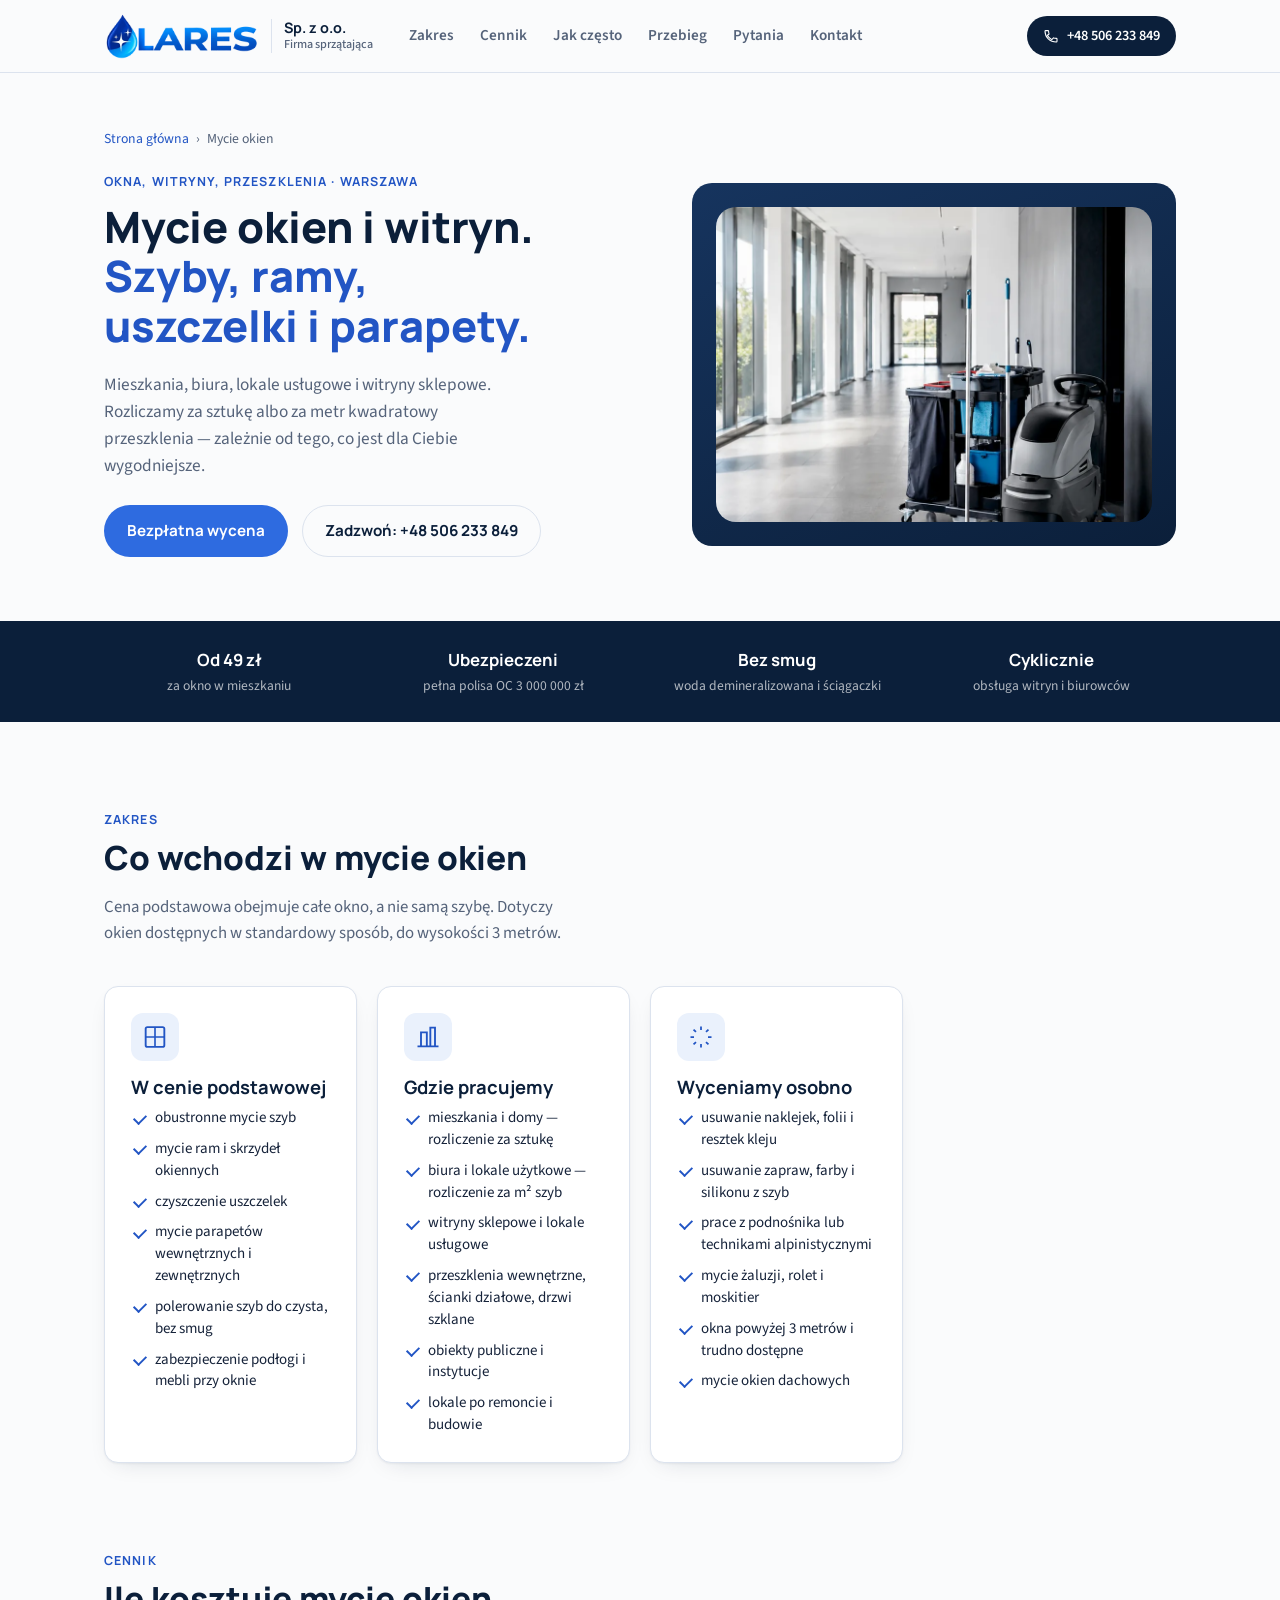
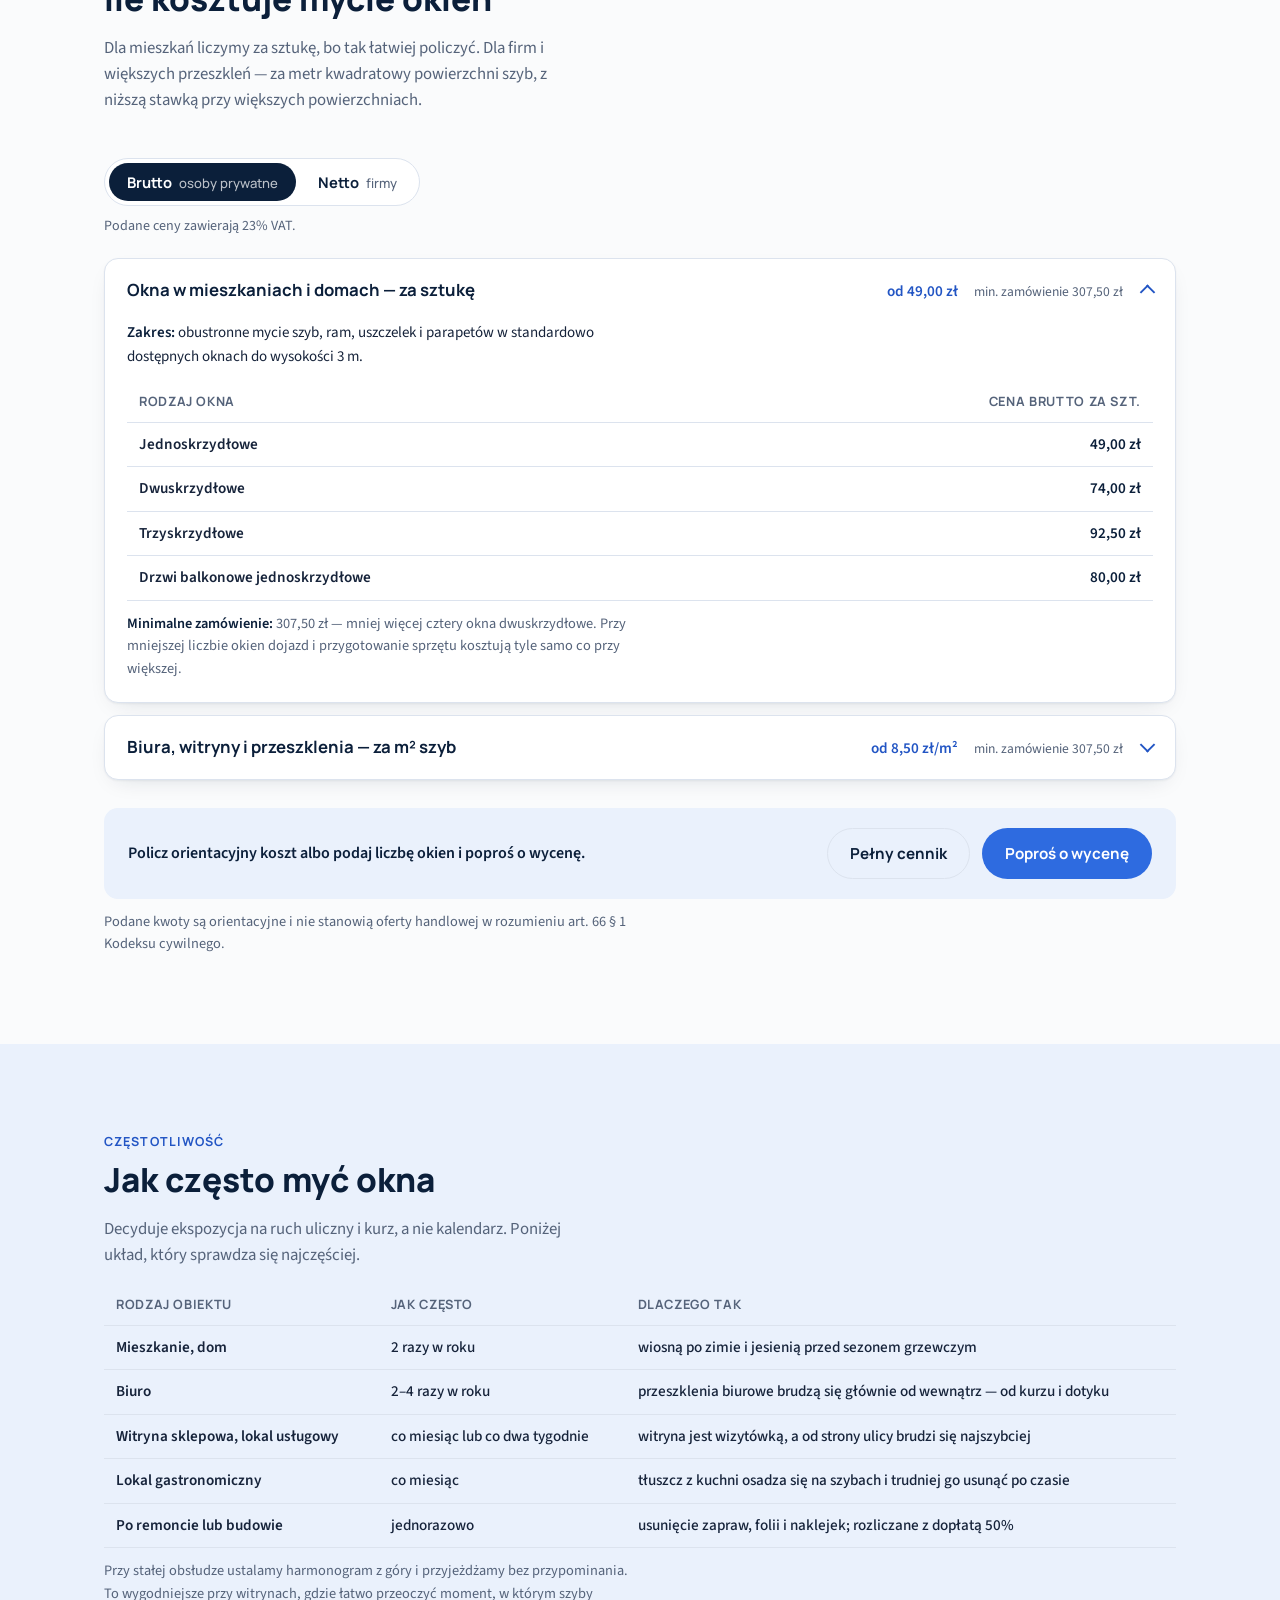
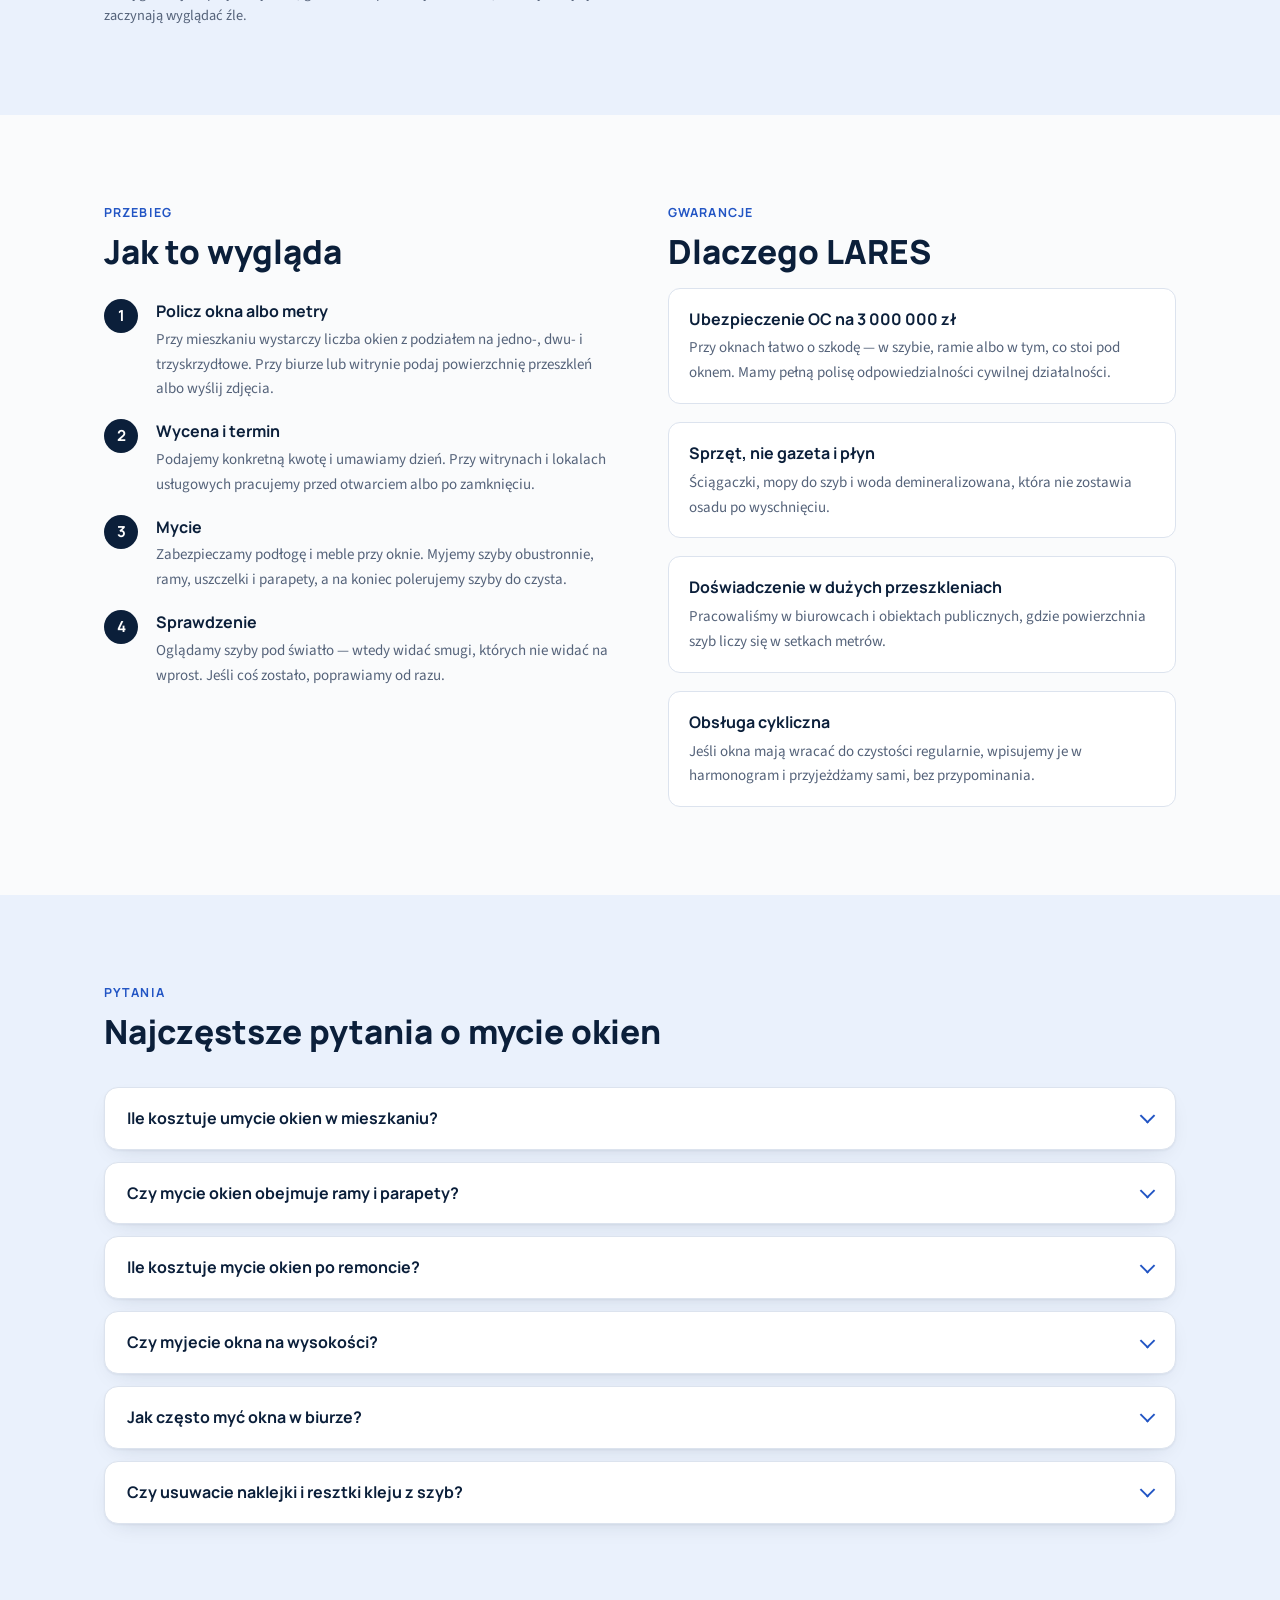
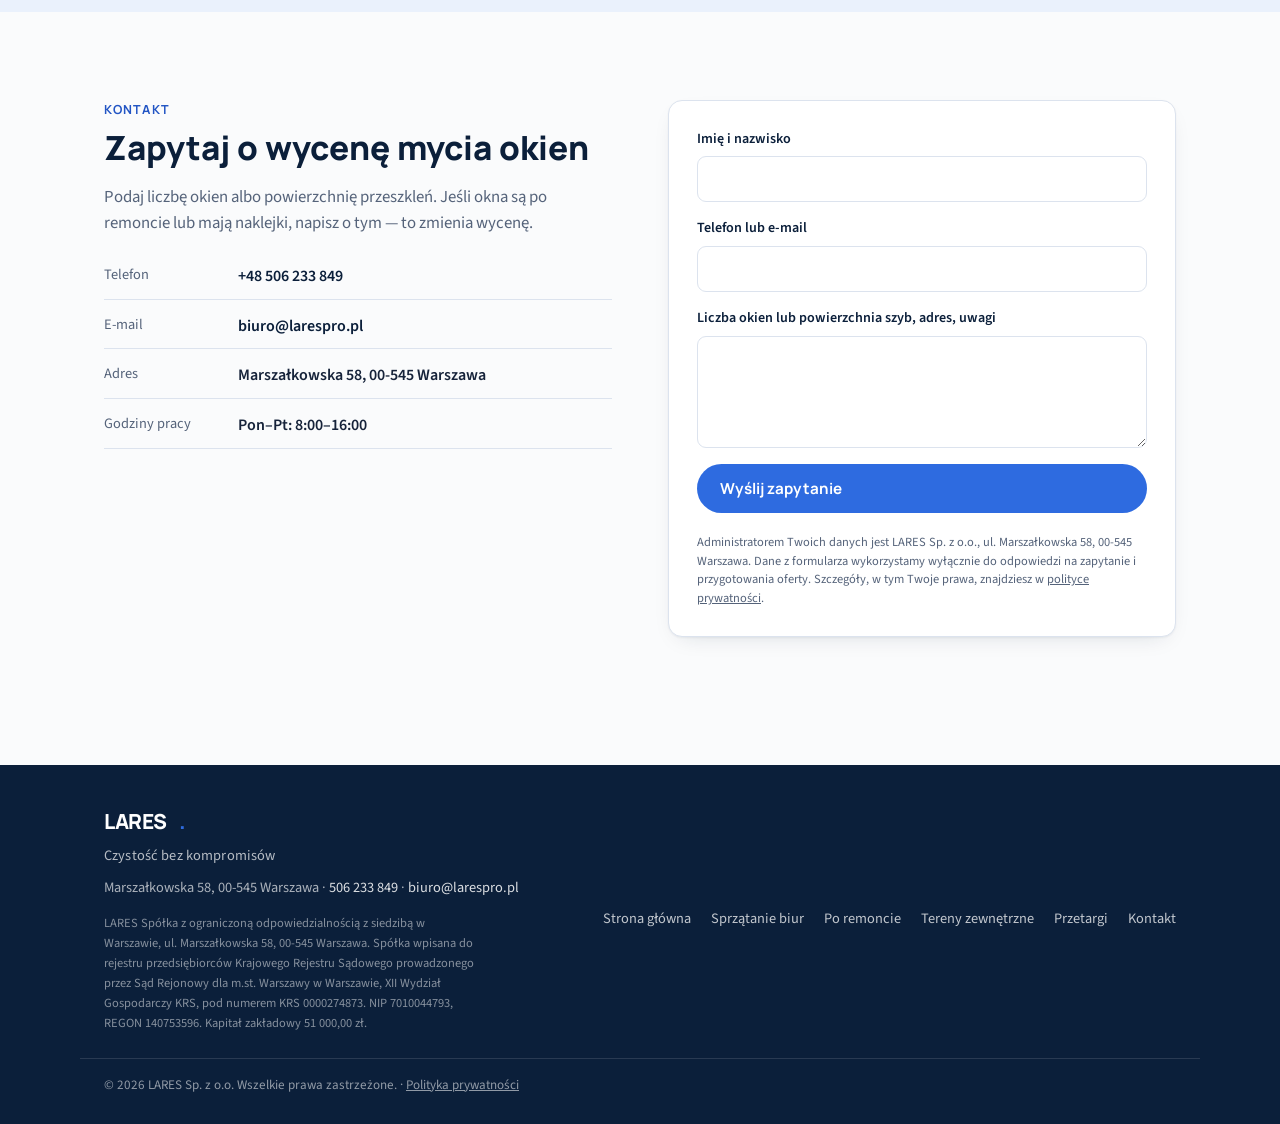
==== commit 111d0f33: "Tereny zewnetrzne: cennik na stronie glownej i piata podstrona Stawki ustalone na srednich rynkowych" ====
--- a/mycie-okien.html
+++ b/mycie-okien.html
@@ -436,6 +436,7 @@
       <a href="./">Strona główna</a>
       <a href="sprzatanie-biur.html">Sprzątanie biur</a>
       <a href="sprzatanie-po-remoncie.html">Po remoncie</a>
+      <a href="tereny-zewnetrzne.html">Tereny zewnętrzne</a>
       <a href="obiekty-publiczne-przetargi.html">Przetargi</a>
       <a href="#kontakt">Kontakt</a>
     </nav>
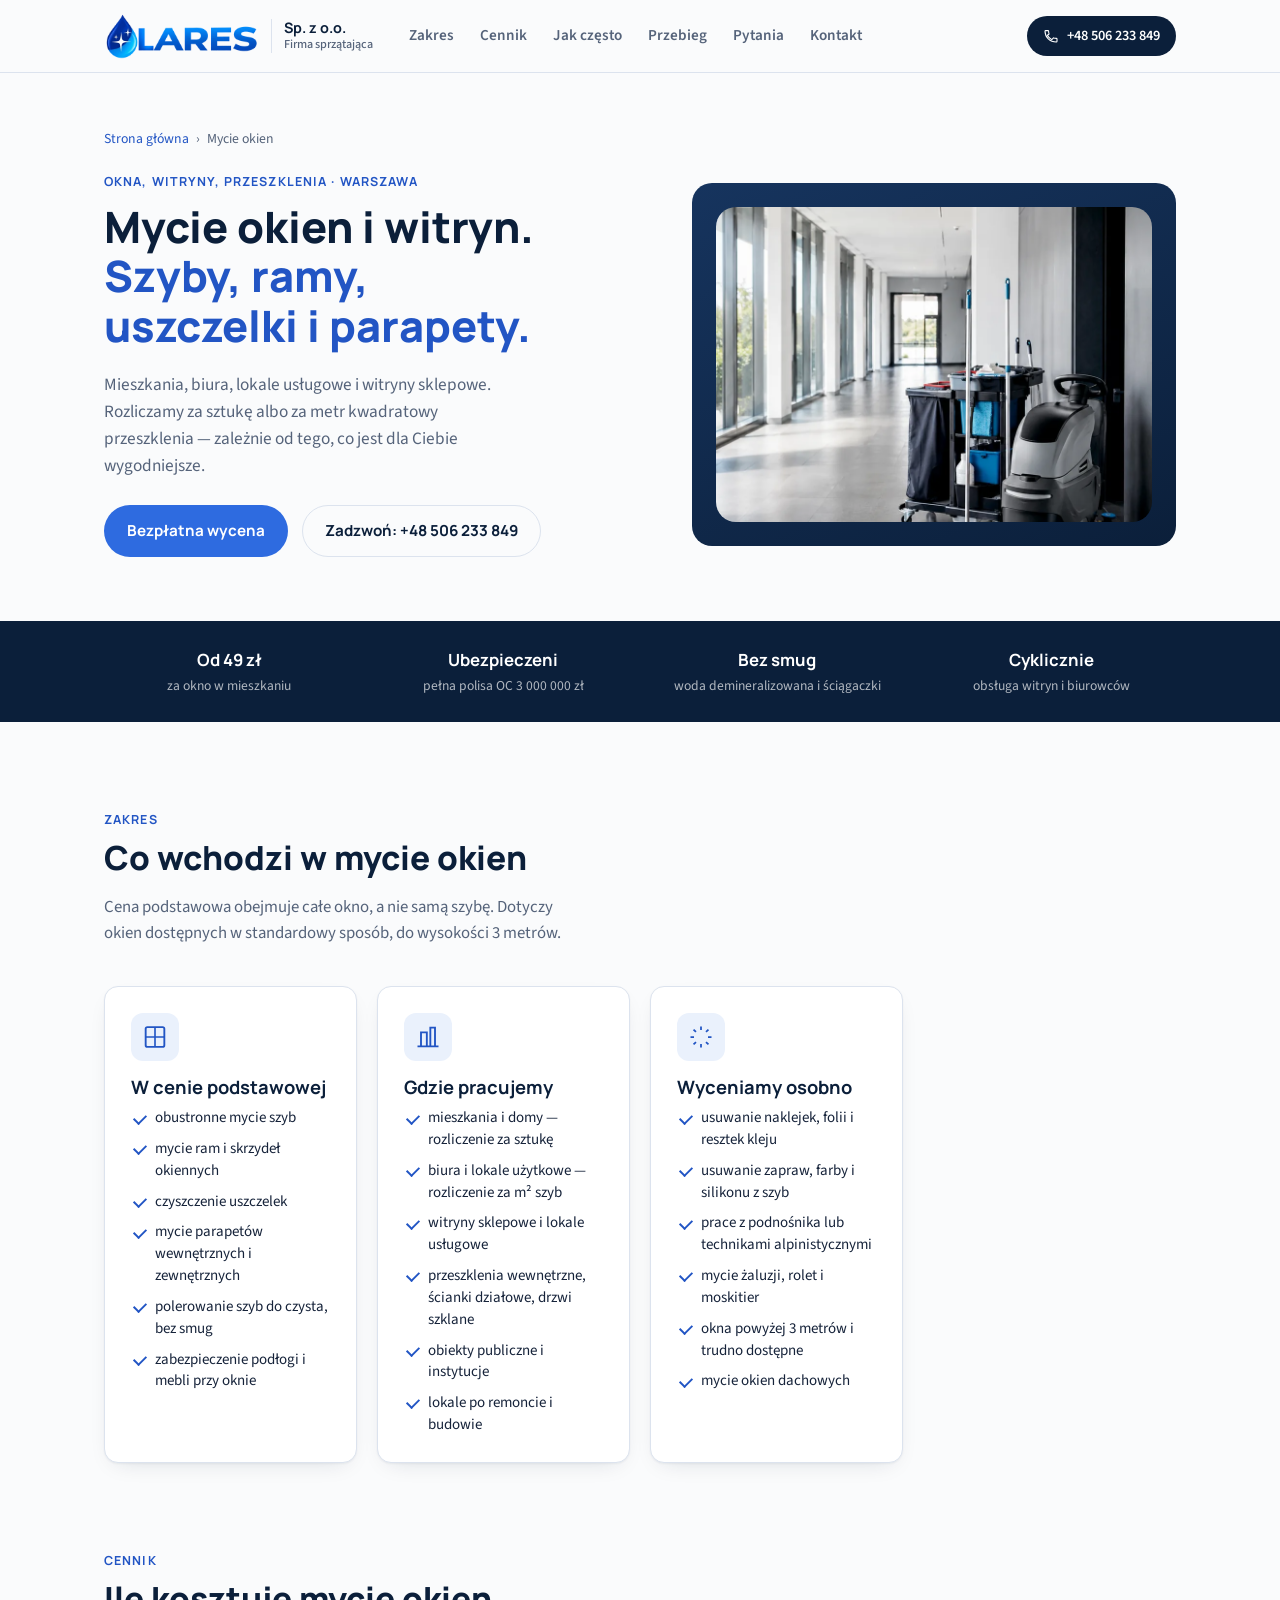
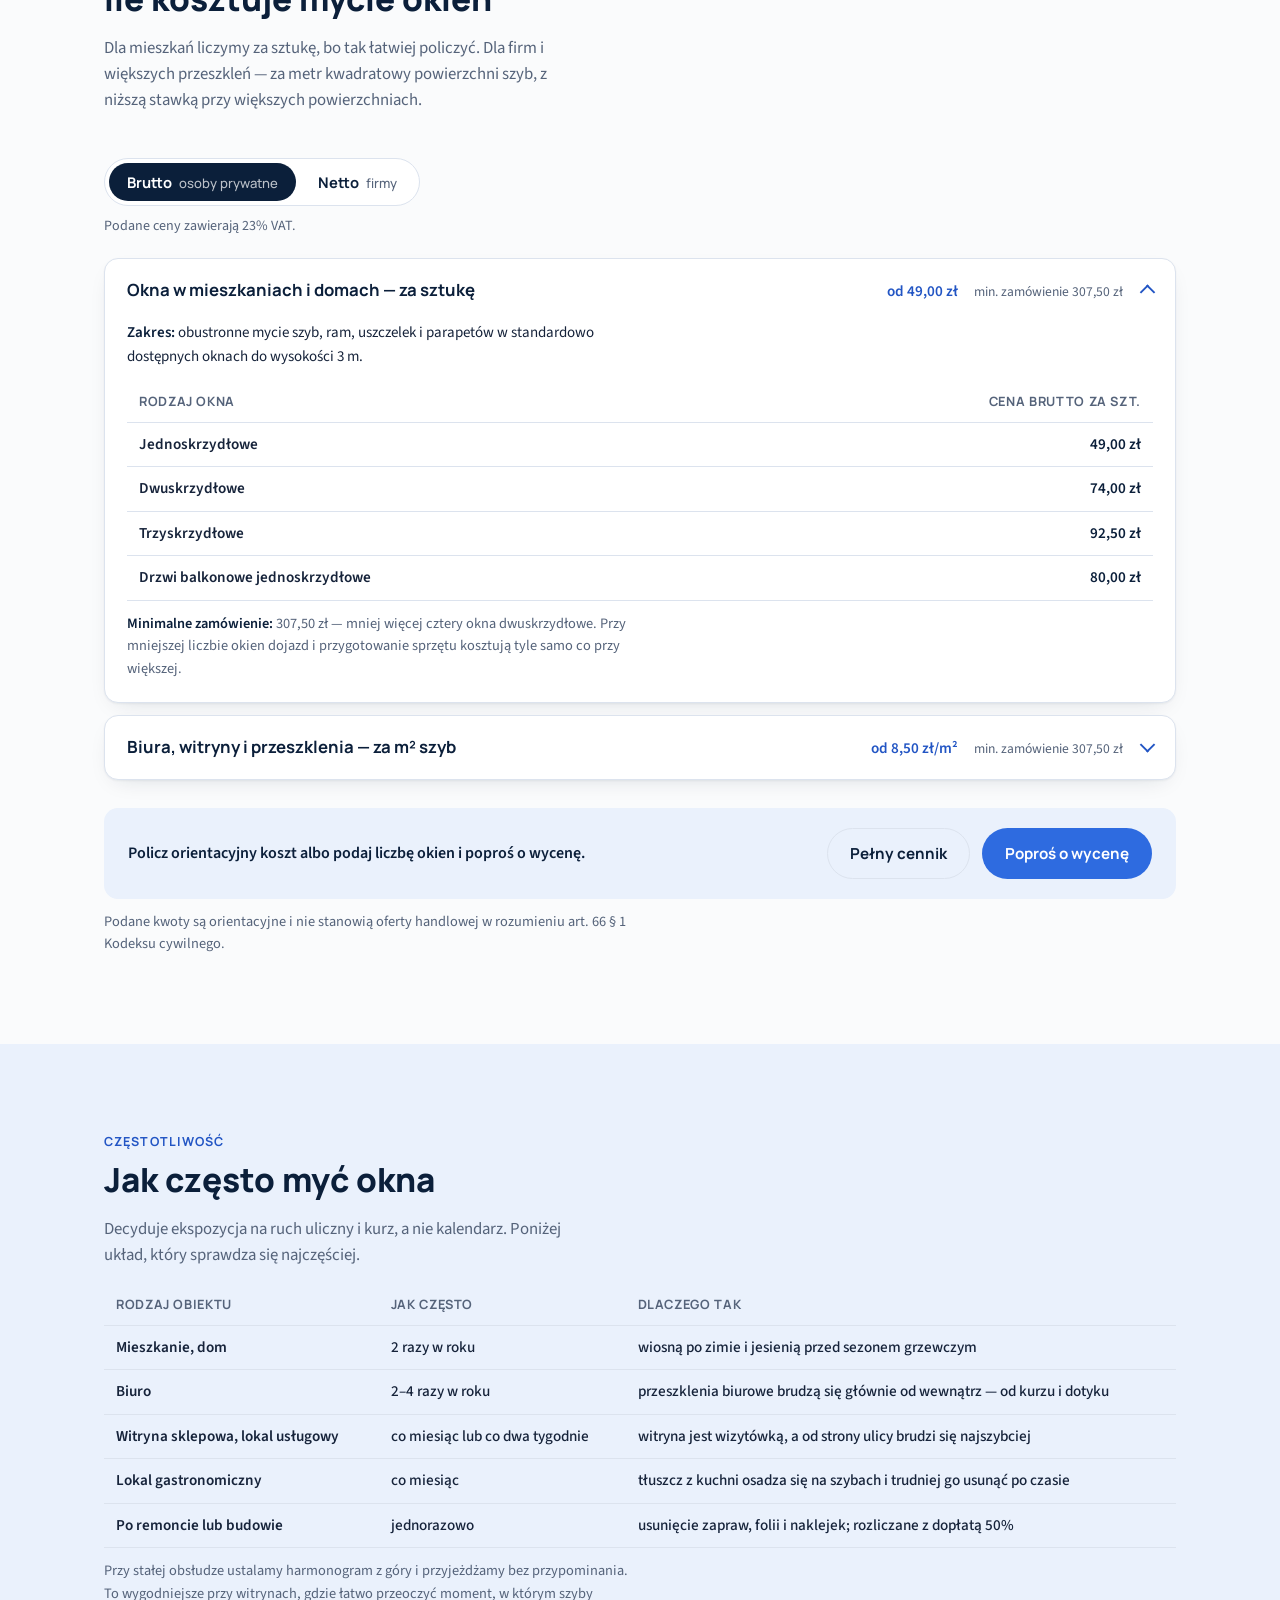
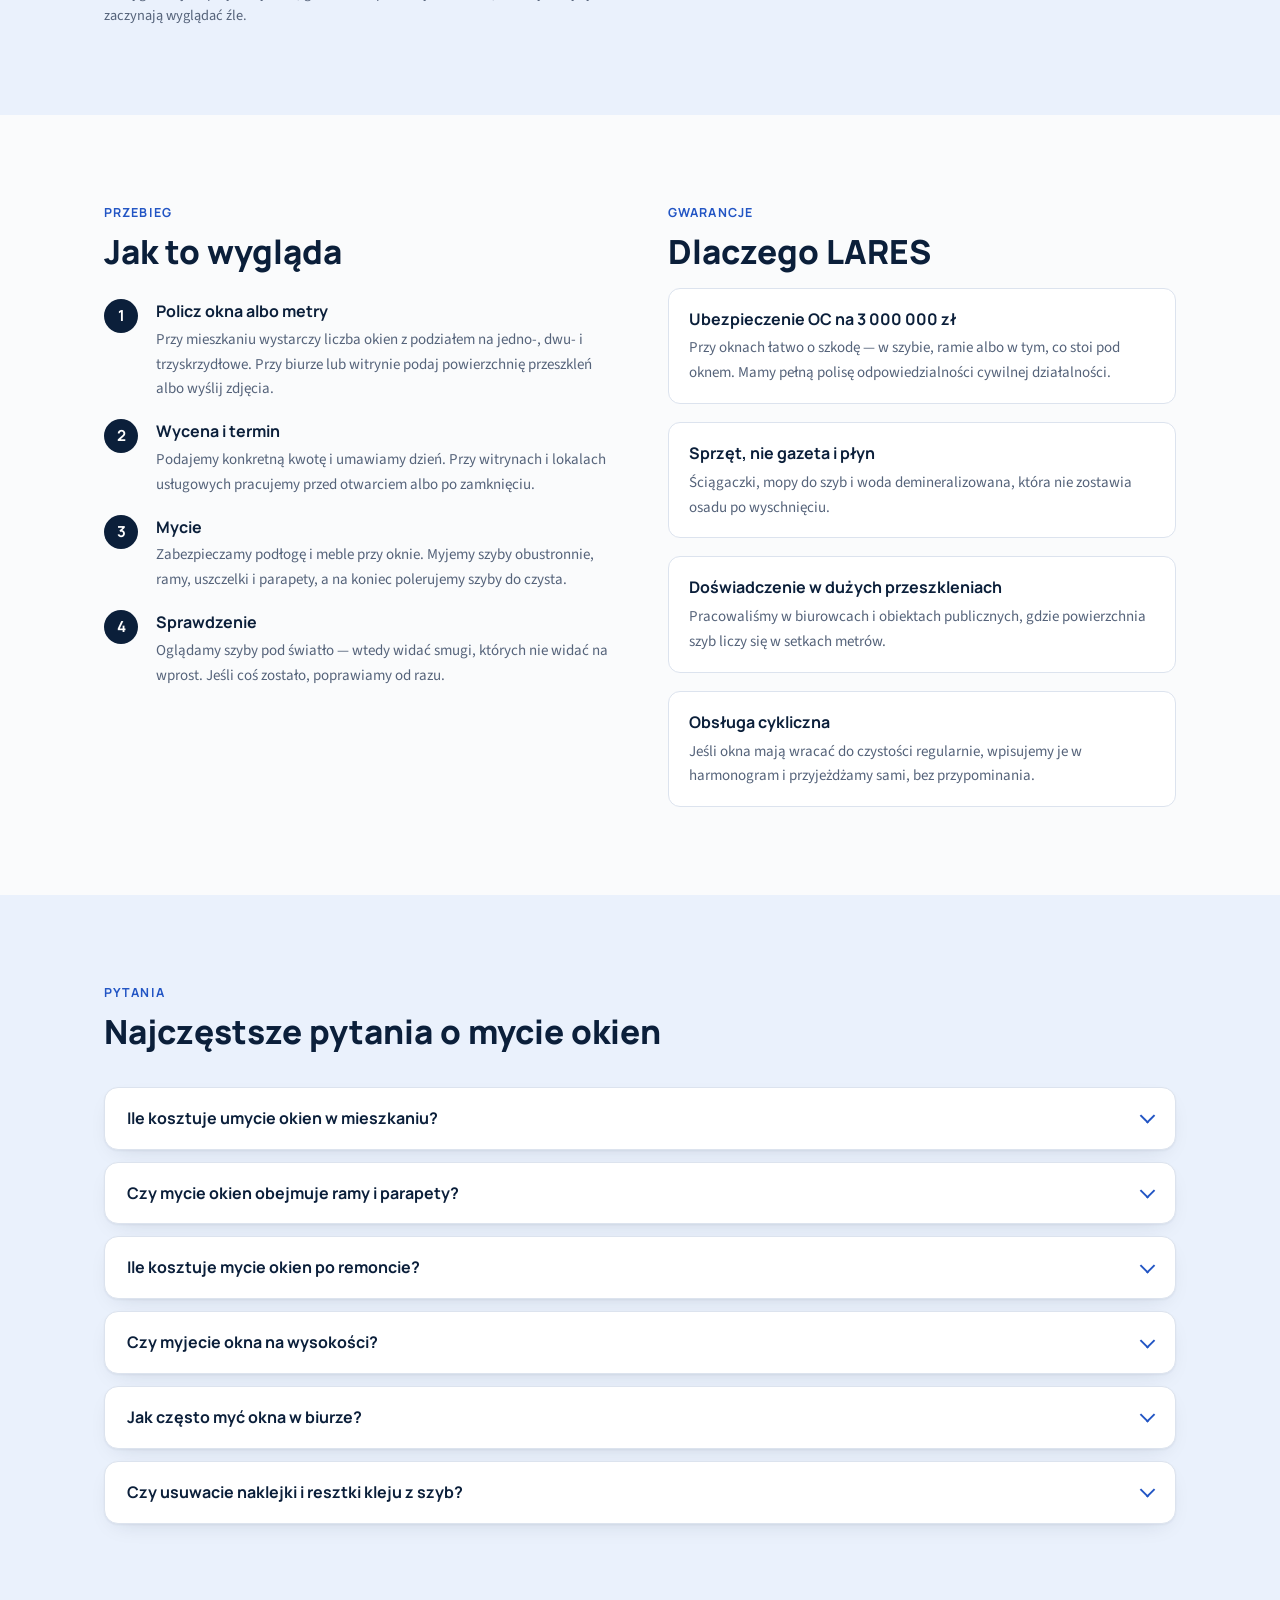
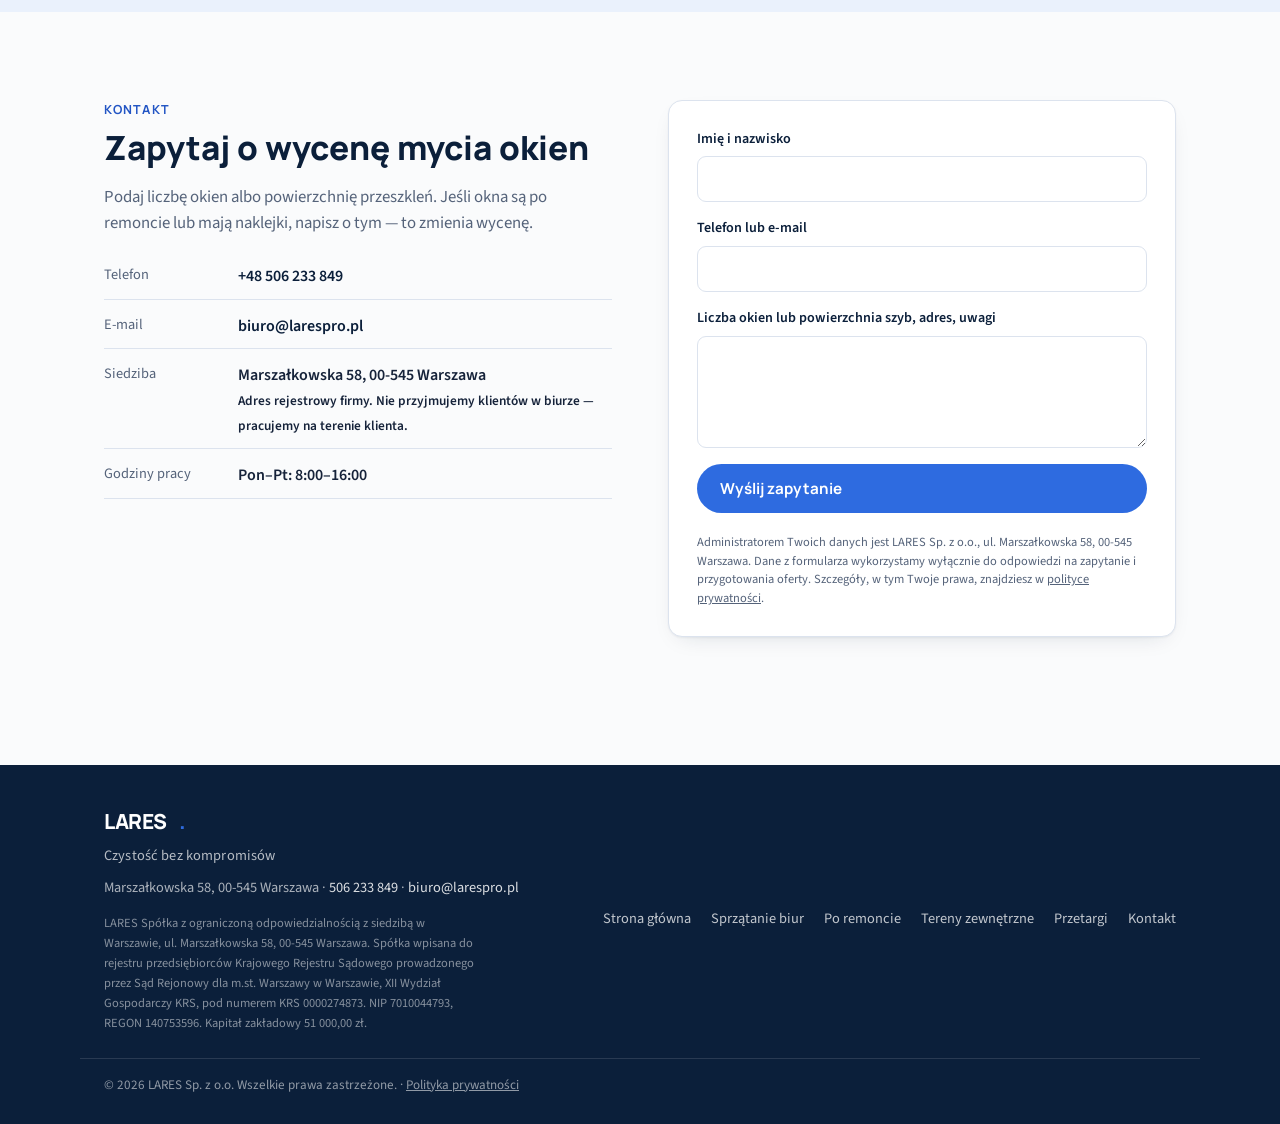
==== commit ff99c2a5: "Adres Marszałkowska 58 jako adres rejestrowy: bez adresu w JSON-LD, bez mapy, informacja o braku obs" ====
--- a/mycie-okien.html
+++ b/mycie-okien.html
@@ -41,7 +41,6 @@
         "url": "https://larespro.pl/",
         "address": {
           "@type": "PostalAddress",
-          "streetAddress": "ul. Marszałkowska 58",
           "postalCode": "00-545",
           "addressLocality": "Warszawa",
           "addressCountry": "PL"
@@ -397,7 +396,7 @@
         <dl class="nap-list">
           <div><dt>Telefon</dt><dd><a href="tel:+48506233849">+48 506 233 849</a></dd></div>
           <div><dt>E-mail</dt><dd><a href="mailto:biuro@larespro.pl">biuro@larespro.pl</a></dd></div>
-          <div><dt>Adres</dt><dd>Marszałkowska 58, 00-545 Warszawa</dd></div>
+          <div><dt>Siedziba</dt><dd>Marszałkowska 58, 00-545 Warszawa<br><small>Adres rejestrowy firmy. Nie przyjmujemy klientów w biurze — pracujemy na terenie klienta.</small></dd></div>
           <div><dt>Godziny pracy</dt><dd>Pon–Pt: 8:00–16:00</dd></div>
         </dl>
       </div>
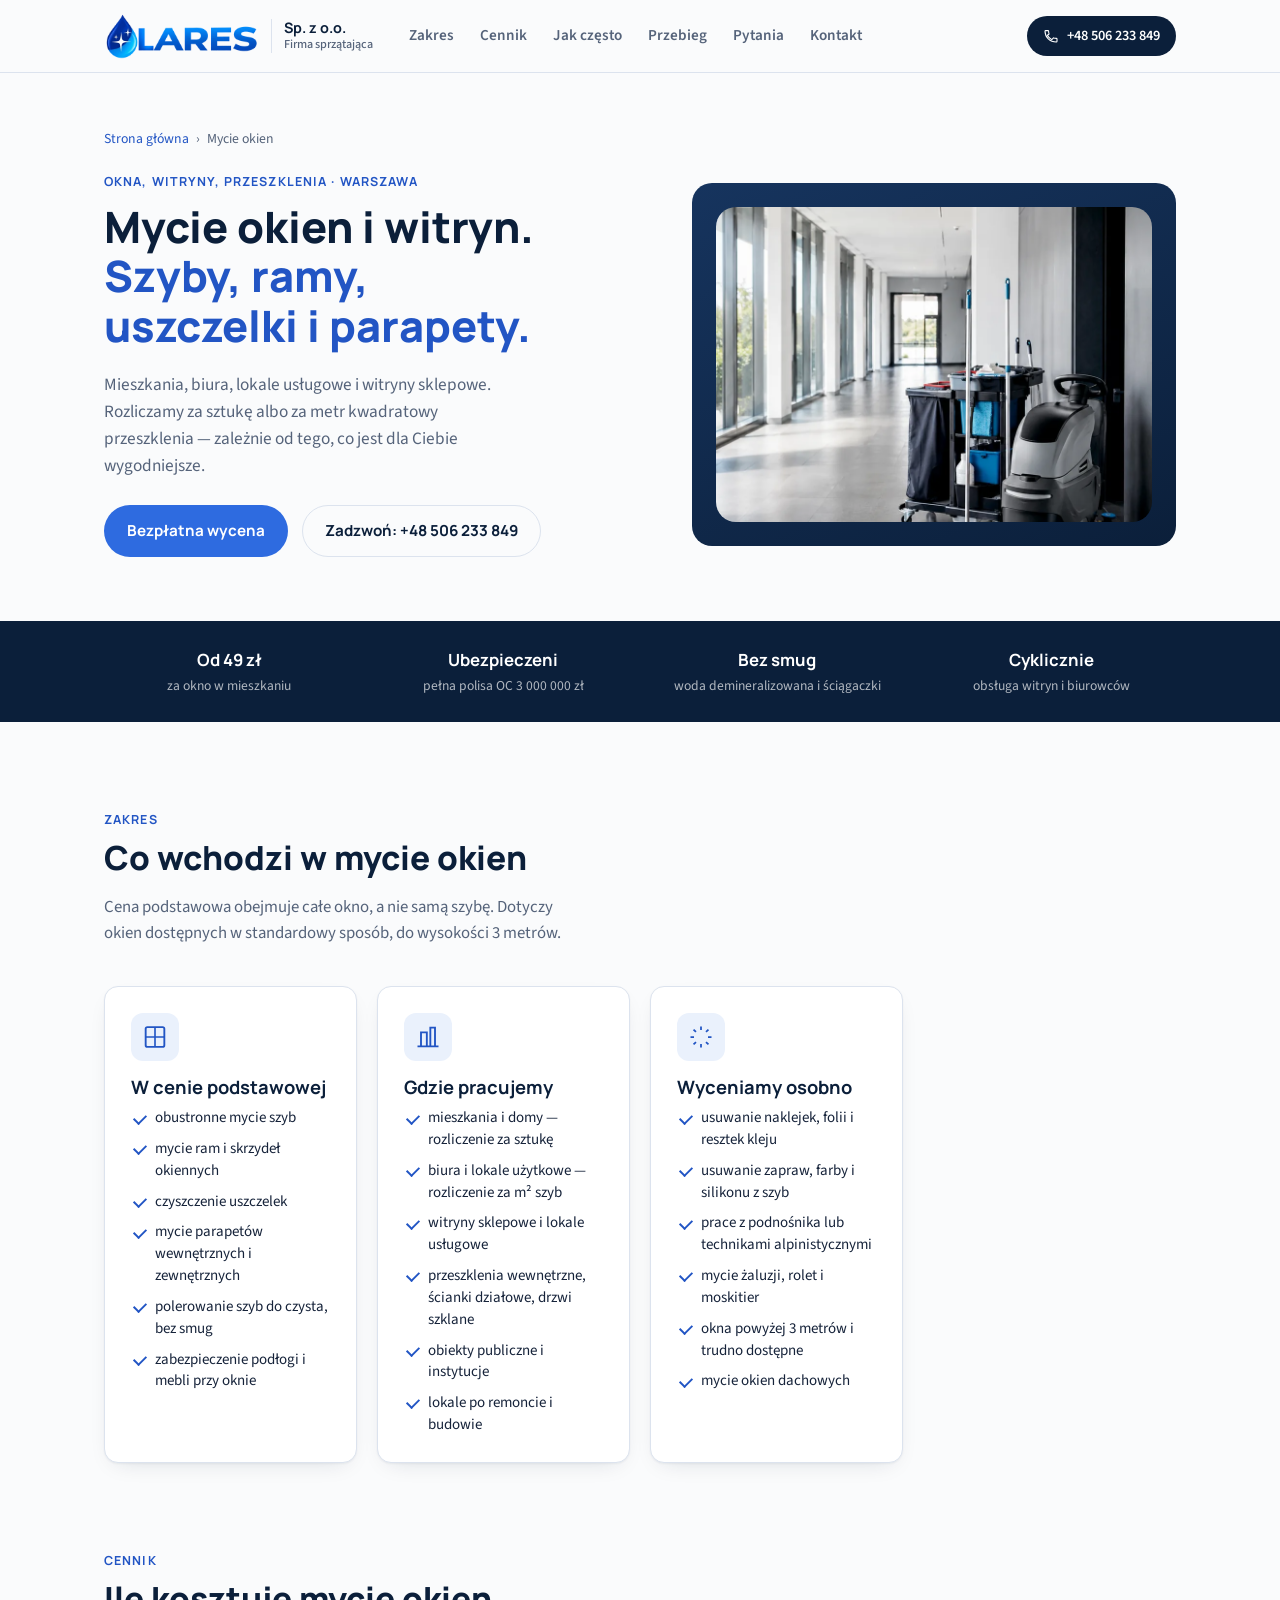
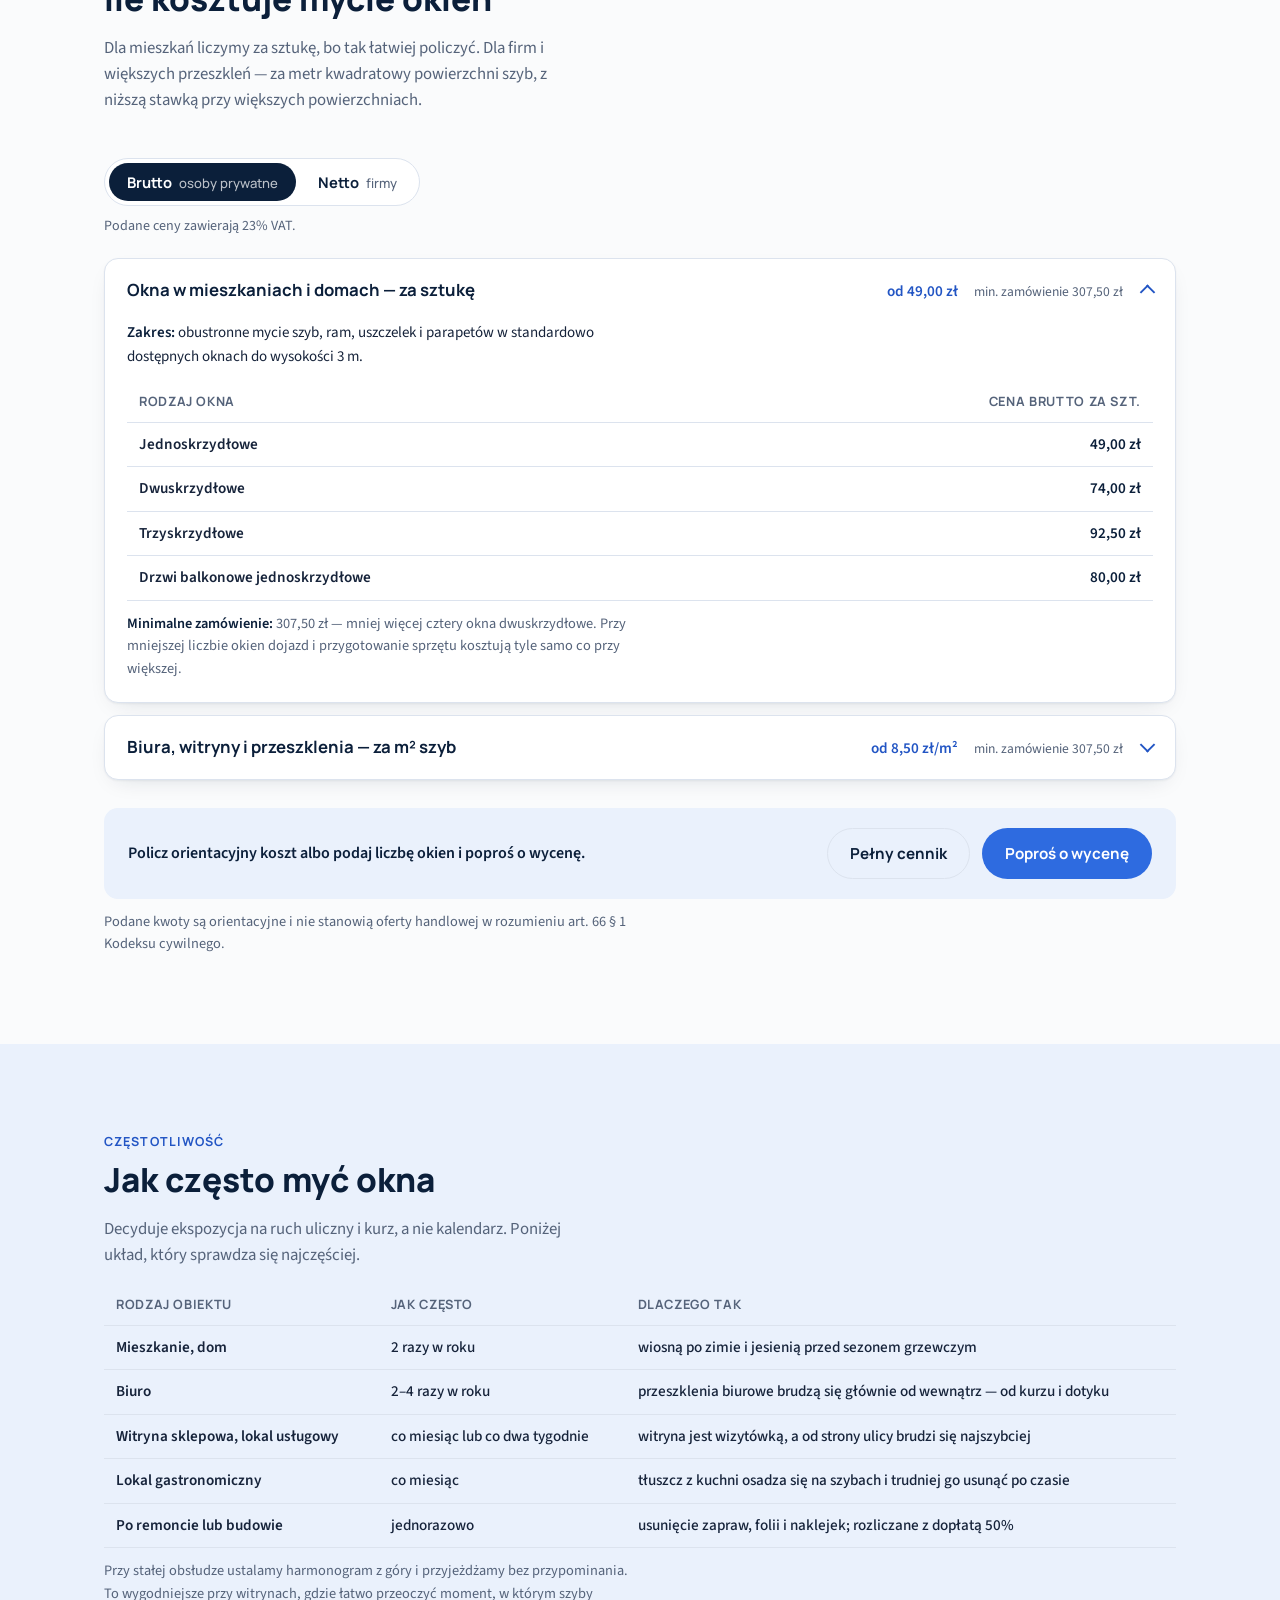
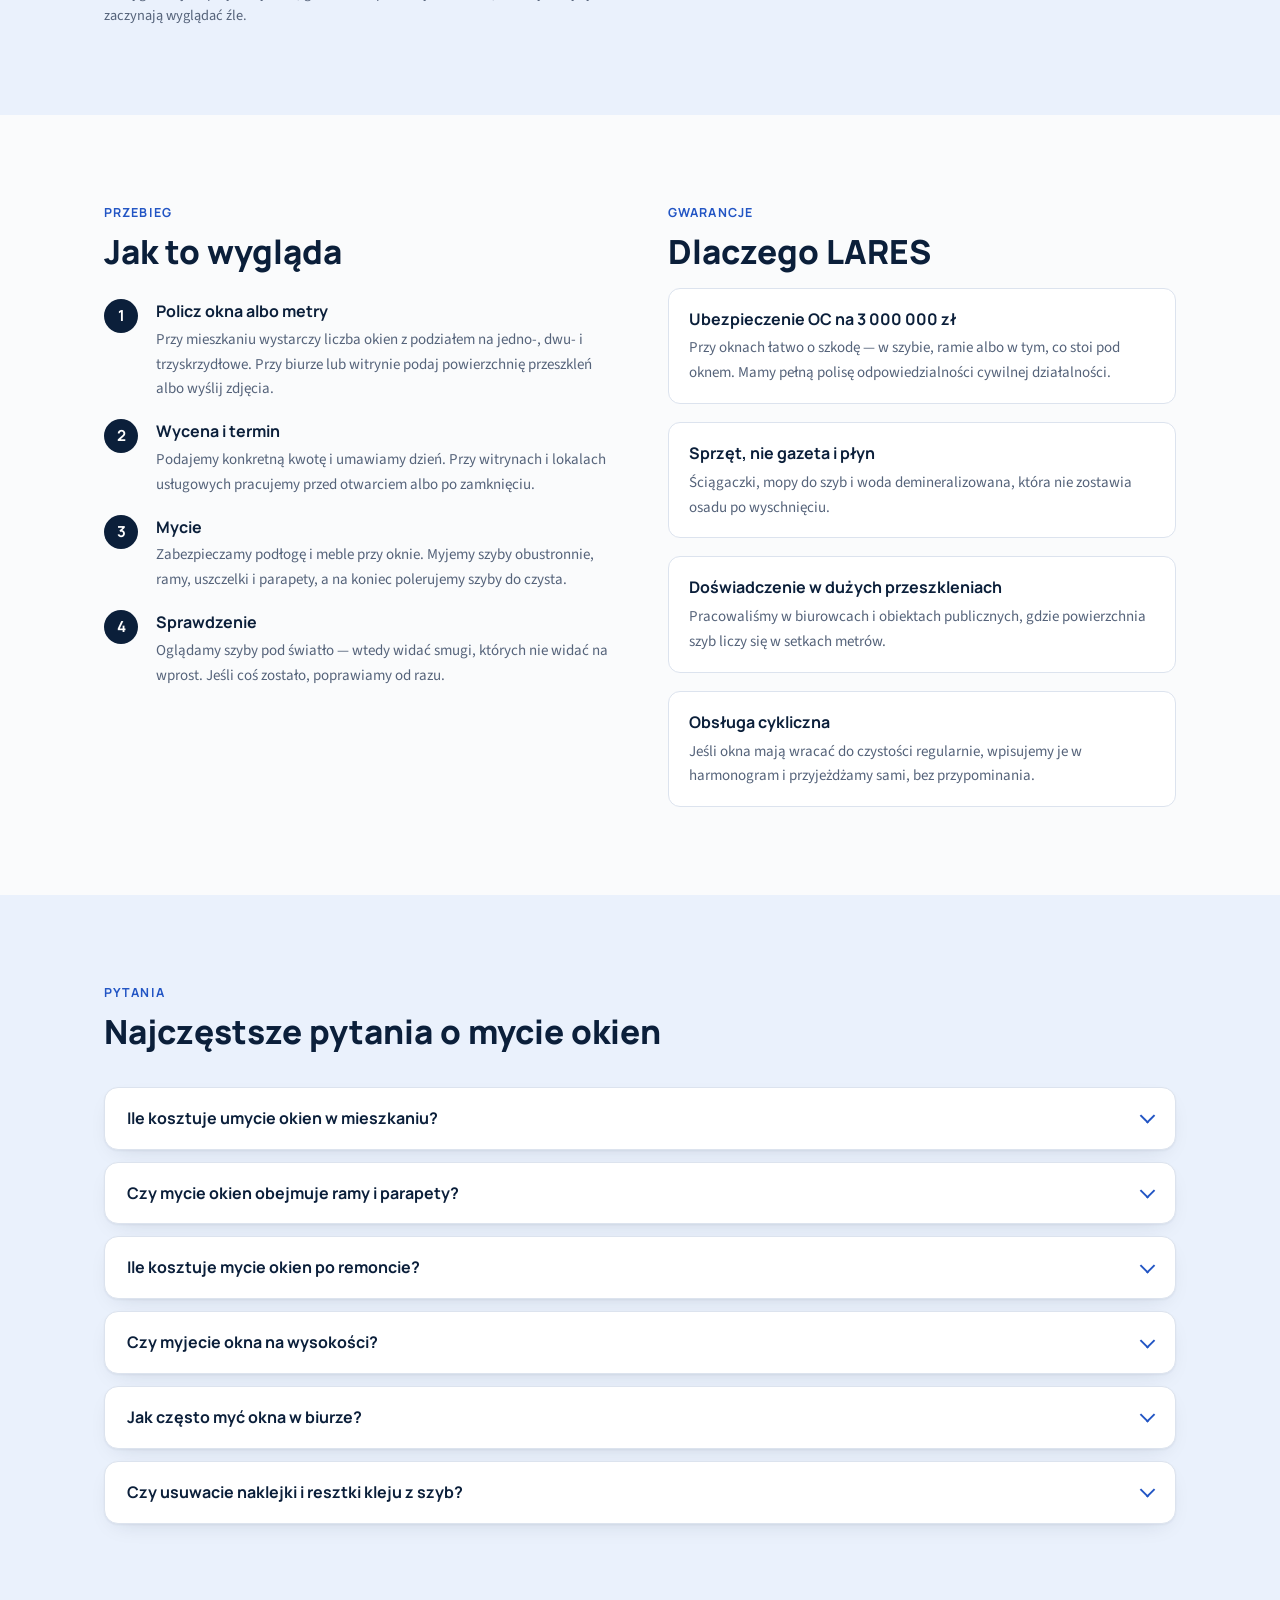
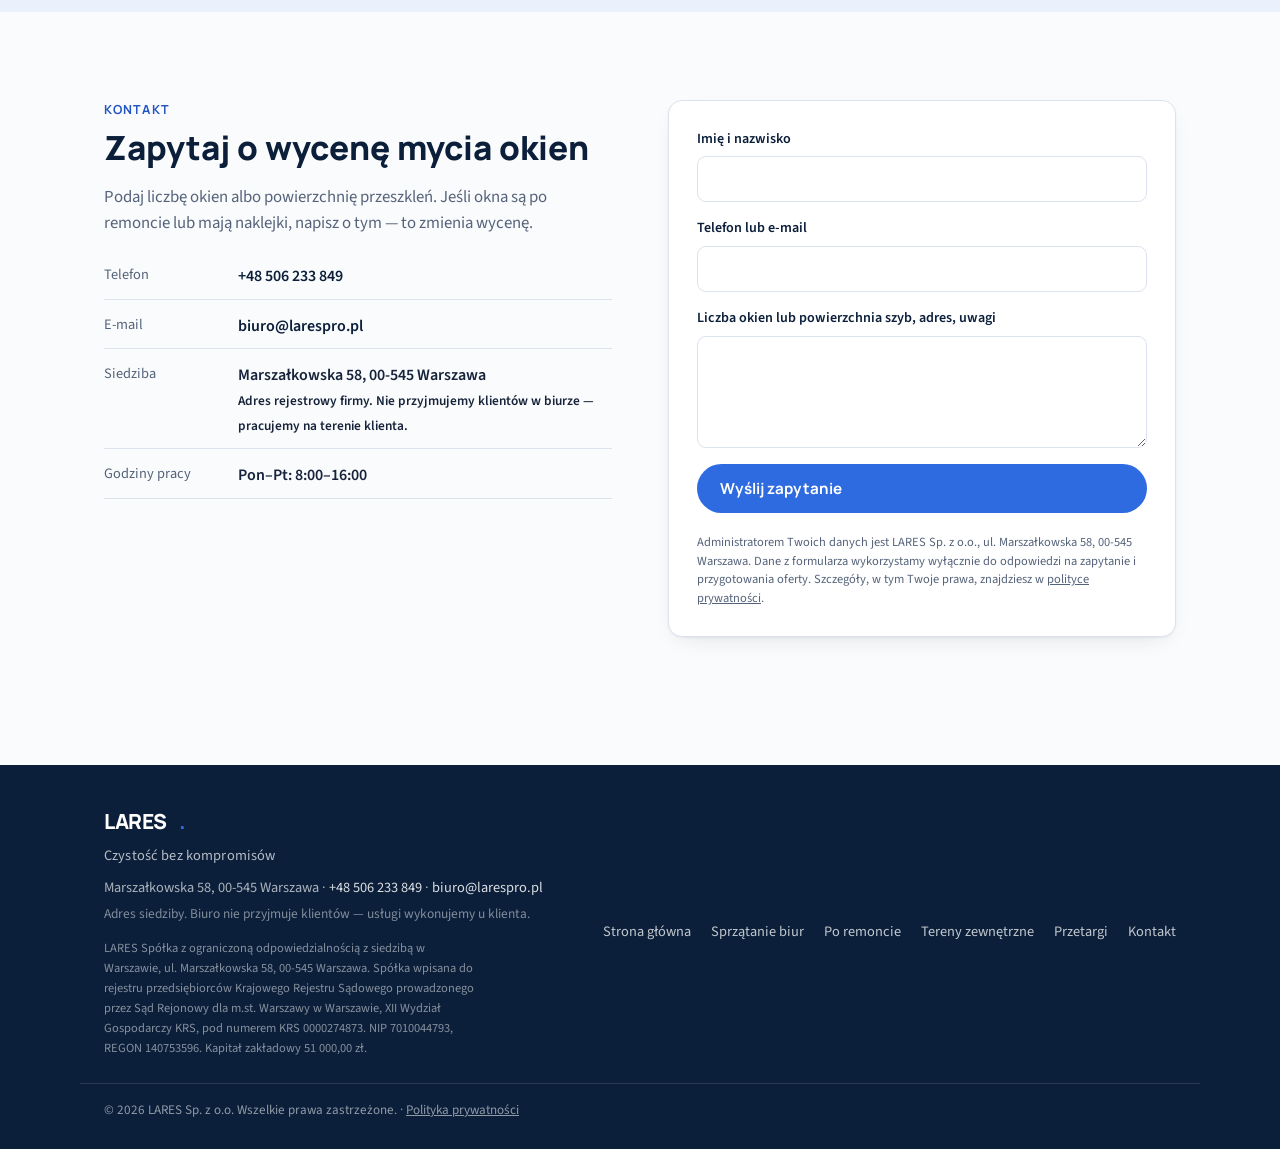
==== commit 47ccfcc2: "Spojnosc NAP: stopka, title/description, JSON-LD - stopka na 7 stronach: telefon +48 506 233 849 + d" ====
--- a/mycie-okien.html
+++ b/mycie-okien.html
@@ -3,8 +3,8 @@
 <head>
 <meta charset="UTF-8">
 <meta name="viewport" content="width=device-width, initial-scale=1.0">
-<title>Mycie okien i witryn Warszawa — cennik za m² i za sztukę | LARES Sp. z o.o.</title>
-<meta name="description" content="Mycie okien, witryn i przeszkleń w Warszawie. Cennik za m² dla firm i za sztukę dla mieszkań. Okna po remoncie, witryny sklepowe, przeszklenia biurowe. Ubezpieczenie OC 3 000 000 zł.">
+<title>Mycie okien Warszawa — cennik za sztukę i m² | LARES</title>
+<meta name="description" content="Mycie okien, witryn i przeszkleń w Warszawie. Cennik za m² dla firm i za sztukę dla mieszkań. Okna po remoncie. OC 3 000 000 zł.">
 <link rel="canonical" href="https://larespro.pl/mycie-okien.html">
 <link rel="icon" href="images/favicon.png" type="image/png">
 <link rel="apple-touch-icon" href="images/apple-touch-icon.png">
@@ -41,6 +41,7 @@
         "url": "https://larespro.pl/",
         "address": {
           "@type": "PostalAddress",
+          "streetAddress": "Marszałkowska 58",
           "postalCode": "00-545",
           "addressLocality": "Warszawa",
           "addressCountry": "PL"
@@ -94,7 +95,7 @@
 <!-- ============================== NAGŁÓWEK ============================== -->
 <header class="site-header">
   <div class="wrap header-row">
-    <a href="./" class="logo" aria-label="LARES Sp. z o.o. — firma sprzątająca, strona główna"><img src="images/logo.webp" alt="" width="444" height="132" style="height:46px;width:auto;display:block;"><span class="logo-text" aria-hidden="true"><strong>Sp. z o.o.</strong><span>Firma sprzątająca</span></span></a>
+    <a href="./" class="logo" aria-label="LARES Sp. z o.o. — firma sprzątająca, strona główna"><img src="images/logo.webp" alt="LARES – sprzątanie biur i obiektów" width="444" height="132" style="height:46px;width:auto;display:block;"><span class="logo-text" aria-hidden="true"><strong>Sp. z o.o.</strong><span>Firma sprzątająca</span></span></a>
     <nav class="main-nav" id="main-nav" aria-label="Nawigacja główna">
       <a href="#zakres">Zakres</a>
       <a href="#ceny">Cennik</a>
@@ -428,7 +429,7 @@
     <div>
       <p class="logo logo-footer">LARES<span class="logo-dot">.</span></p>
       <p class="footer-claim">Czystość bez kompromisów</p>
-      <p class="footer-nap">Marszałkowska 58, 00-545 Warszawa · <a href="tel:+48506233849">506 233 849</a> · <a href="mailto:biuro@larespro.pl">biuro@larespro.pl</a></p>
+      <p class="footer-nap">Marszałkowska 58, 00-545 Warszawa · <a href="tel:+48506233849">+48 506 233 849</a> · <a href="mailto:biuro@larespro.pl">biuro@larespro.pl</a><br><span class="footer-adres-info">Adres siedziby. Biuro nie przyjmuje klientów — usługi wykonujemy u klienta.</span></p>
       <p class="footer-legal">LARES Spółka z ograniczoną odpowiedzialnością z siedzibą w Warszawie, ul. Marszałkowska 58, 00-545 Warszawa. Spółka wpisana do rejestru przedsiębiorców Krajowego Rejestru Sądowego prowadzonego przez Sąd Rejonowy dla m.st. Warszawy w Warszawie, XII Wydział Gospodarczy KRS, pod numerem KRS 0000274873. NIP 7010044793, REGON 140753596. Kapitał zakładowy 51 000,00 zł.</p>
     </div>
     <nav class="footer-nav" aria-label="Nawigacja w stopce">
--- a/style.css
+++ b/style.css
@@ -511,3 +511,5 @@
 @media (max-width:760px){ .guarantee-list-2{grid-template-columns:minmax(0,1fr);} }
 .price-table .td-text{text-align:left; white-space:normal; font-weight:500; color:var(--ink);}
 .price-table.price-table-text thead th{text-align:left; white-space:normal;}
+
+.footer-adres-info{display:inline-block; margin-top:4px; font-size:.84rem; opacity:.75;}
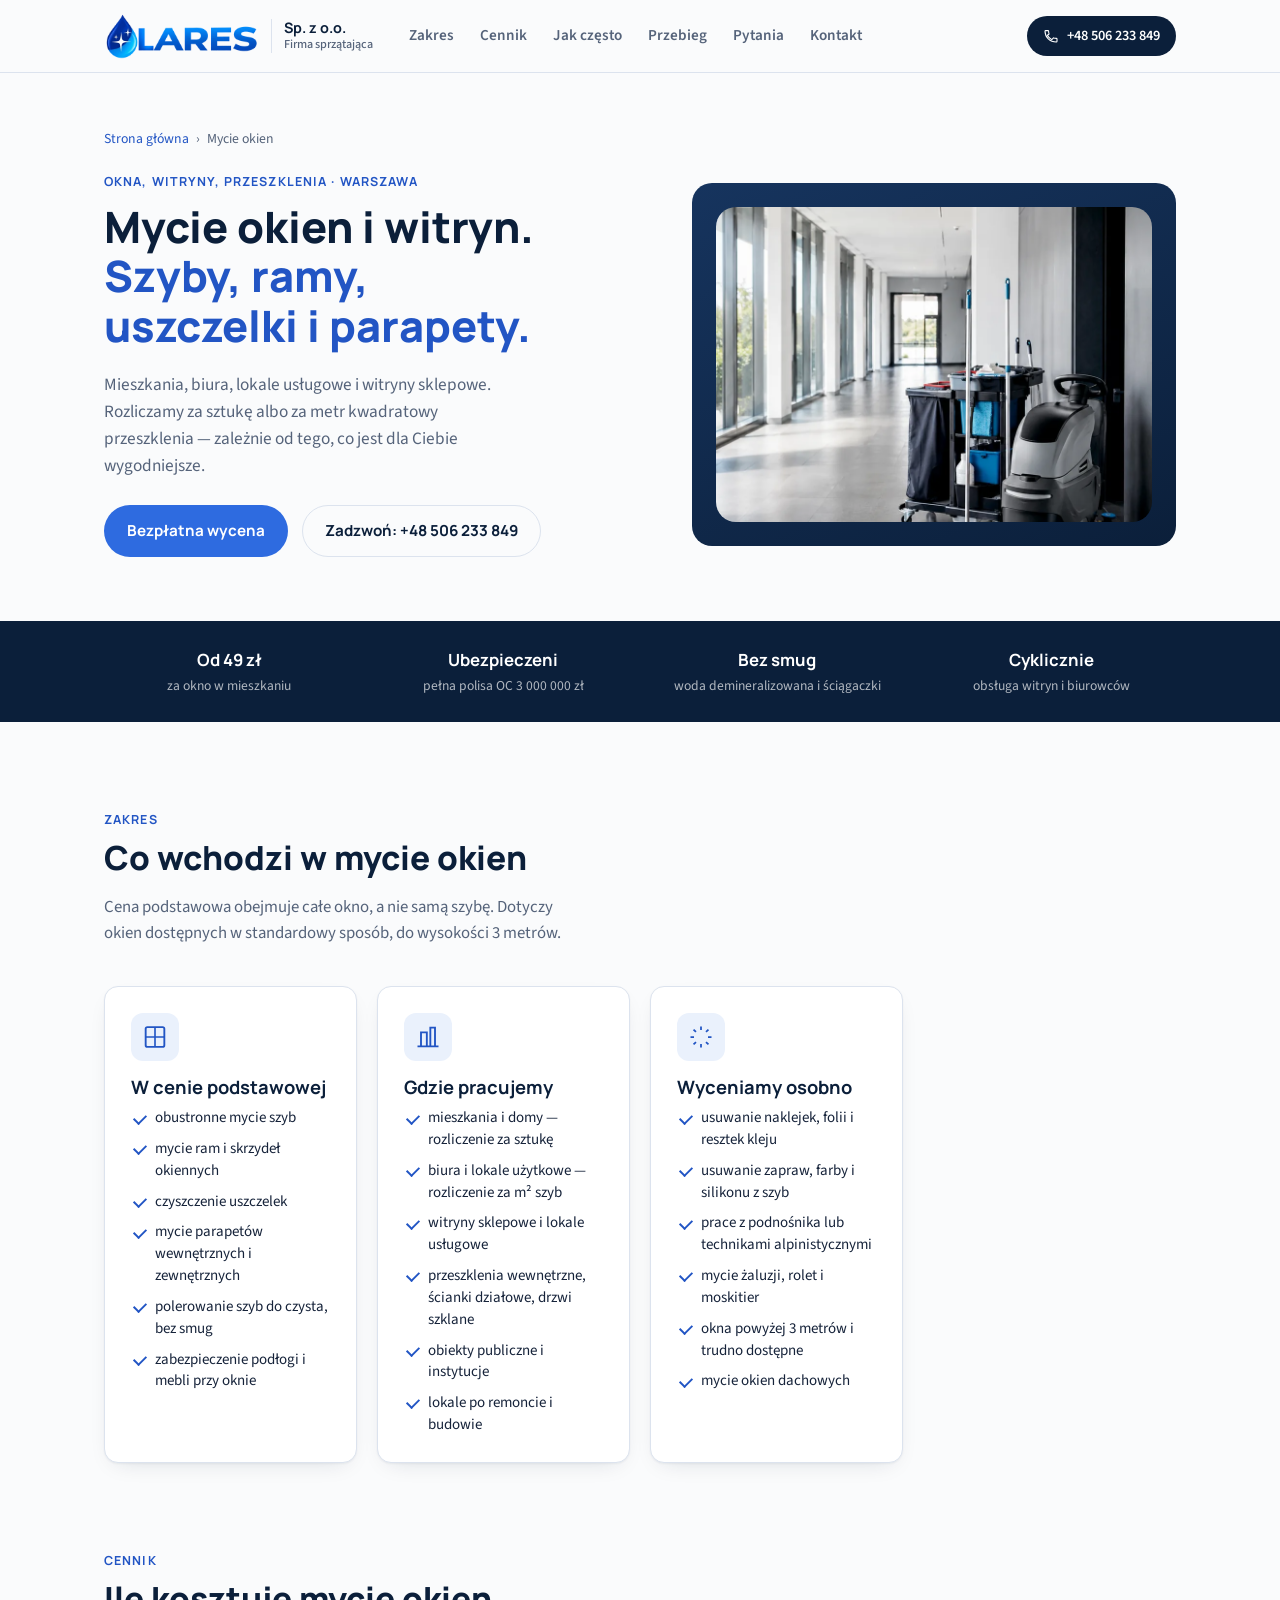
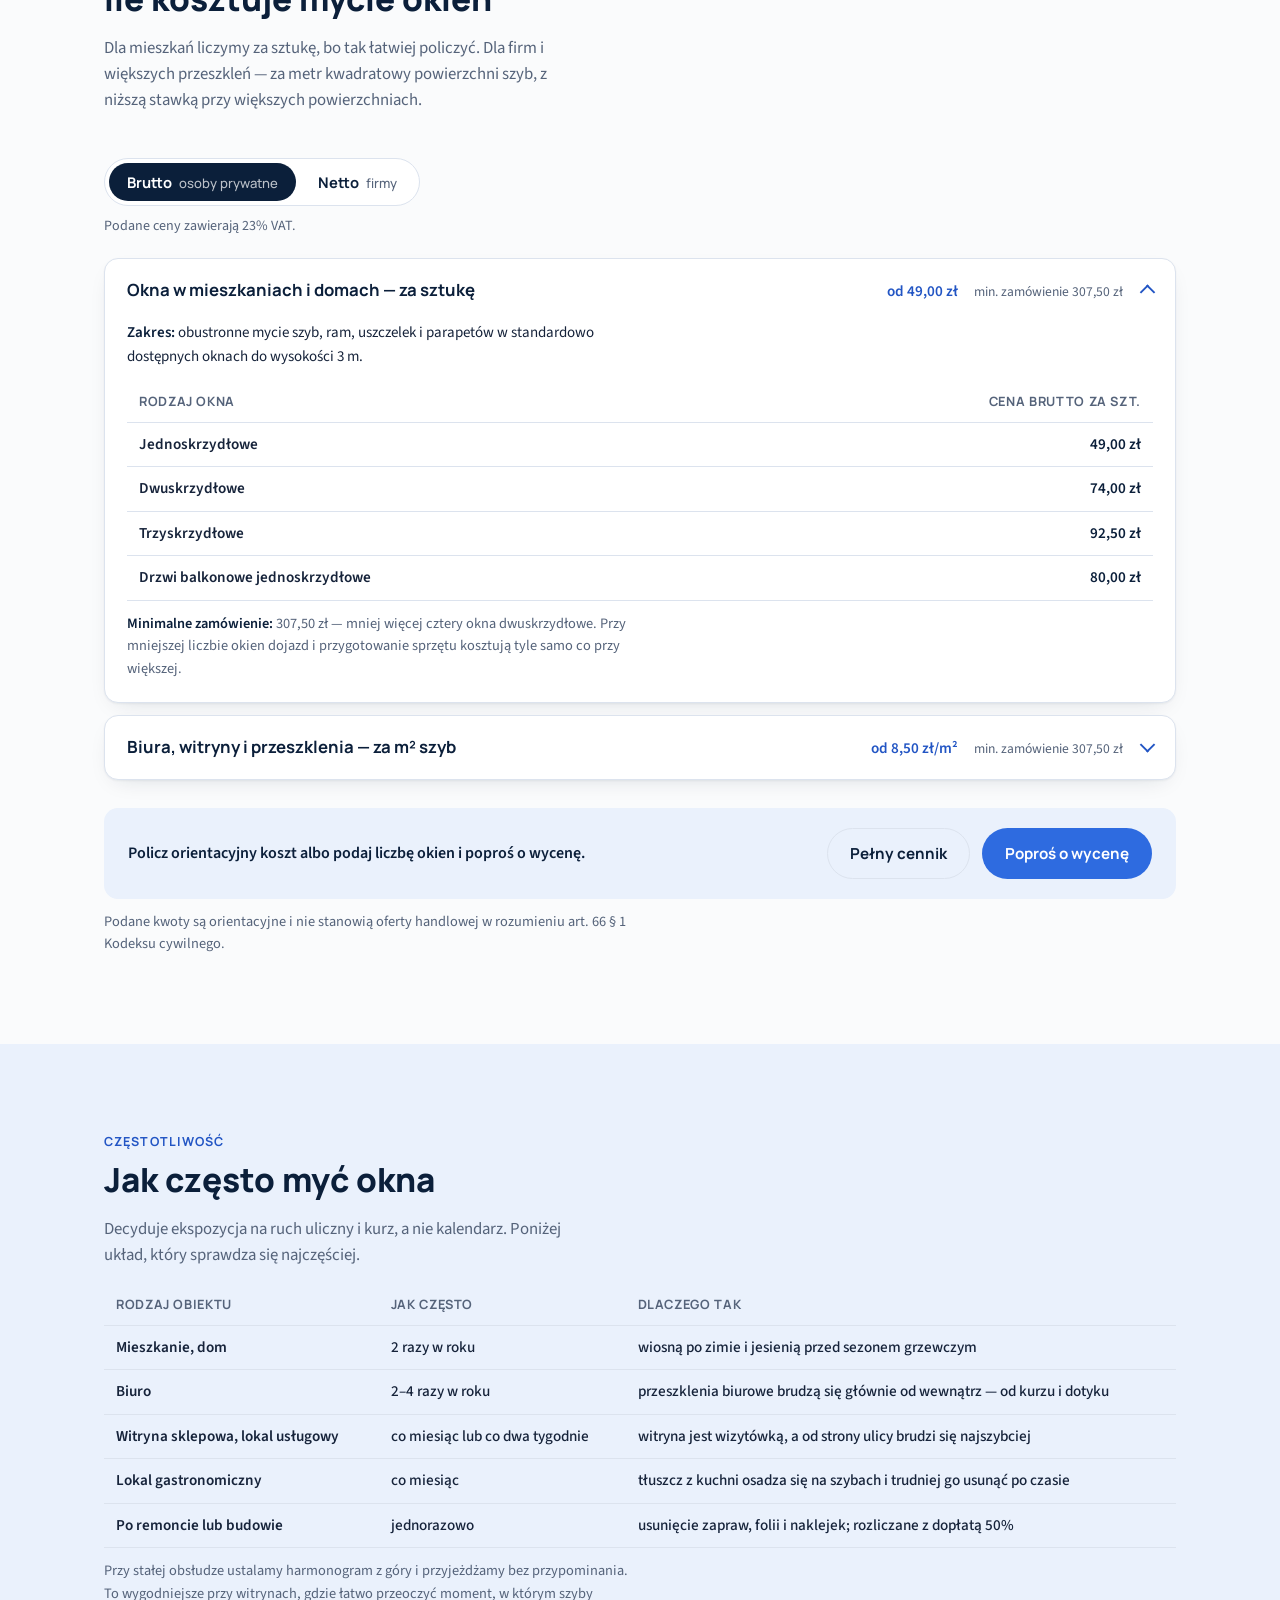
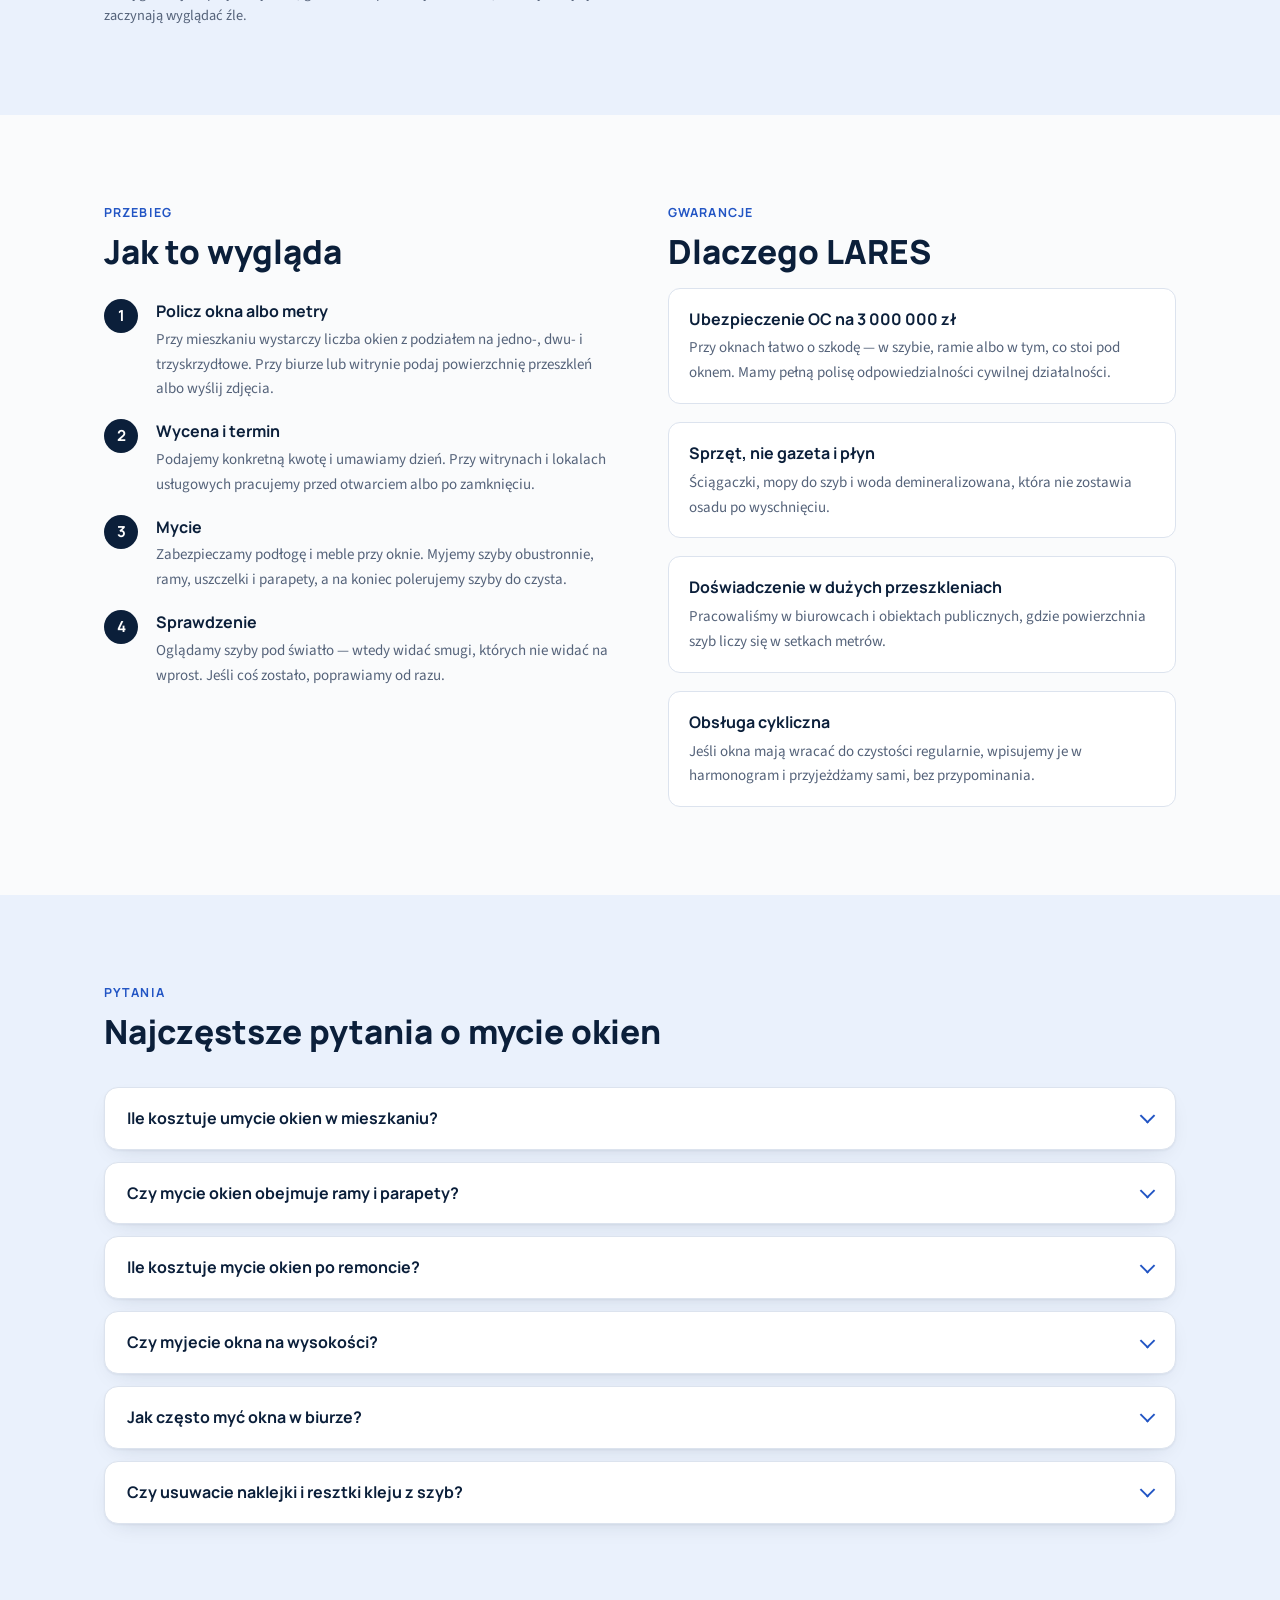
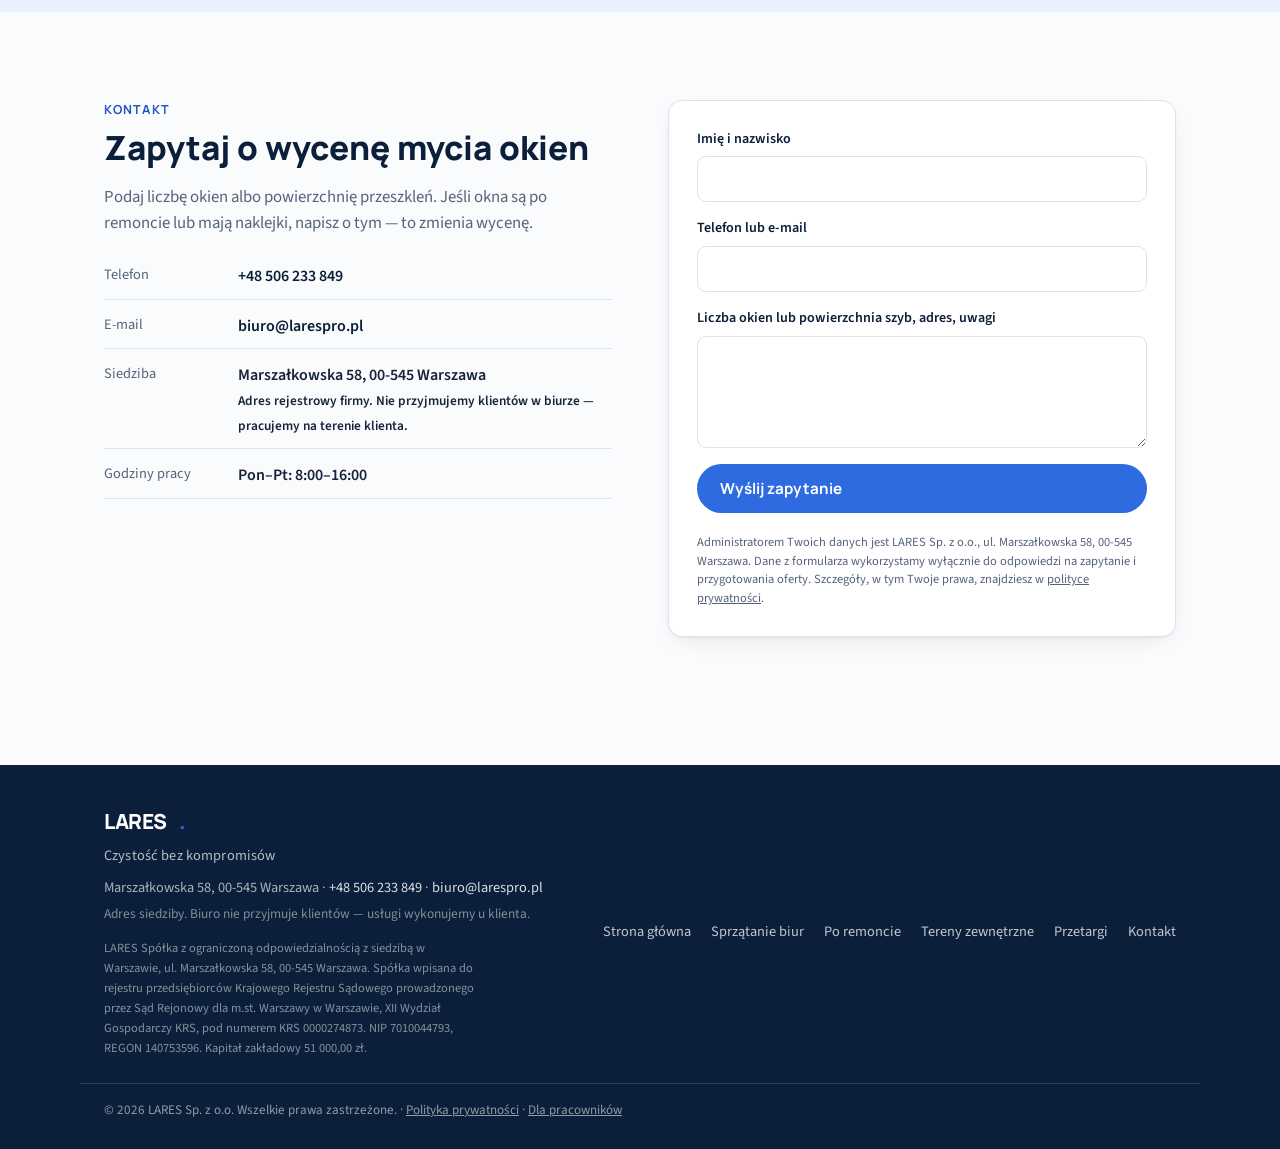
==== commit 3b2a3cc3: "Stopka: link Dla pracowników (przetargi.larespro.pl), nofollow Co-Authored-By: Claude Sonnet 5.5 <no" ====
--- a/mycie-okien.html
+++ b/mycie-okien.html
@@ -13,6 +13,7 @@
 <meta property="og:description" content="Mycie okien, witryn i przeszkleń w Warszawie. Cennik za m² i za sztukę, okna po remoncie, obsługa cykliczna.">
 <meta property="og:url" content="https://larespro.pl/mycie-okien.html">
 <meta property="og:locale" content="pl_PL">
+<meta property="og:image" content="https://larespro.pl/images/og-cover.jpg">
 <link rel="stylesheet" href="fonts.css">
 <link rel="stylesheet" href="style.css">
 <script type="application/ld+json">
@@ -442,7 +443,7 @@
     </nav>
   </div>
   <div class="wrap footer-bottom">
-    <p>© <span id="rok"></span> LARES Sp. z o.o. Wszelkie prawa zastrzeżone. · <a href="polityka-prywatnosci.html">Polityka prywatności</a></p>
+    <p>© <span id="rok"></span> LARES Sp. z o.o. Wszelkie prawa zastrzeżone. · <a href="polityka-prywatnosci.html">Polityka prywatności</a> · <a href="https://przetargi.larespro.pl" rel="nofollow noopener noreferrer" target="_blank">Dla pracowników</a></p>
   </div>
 </footer>
 
